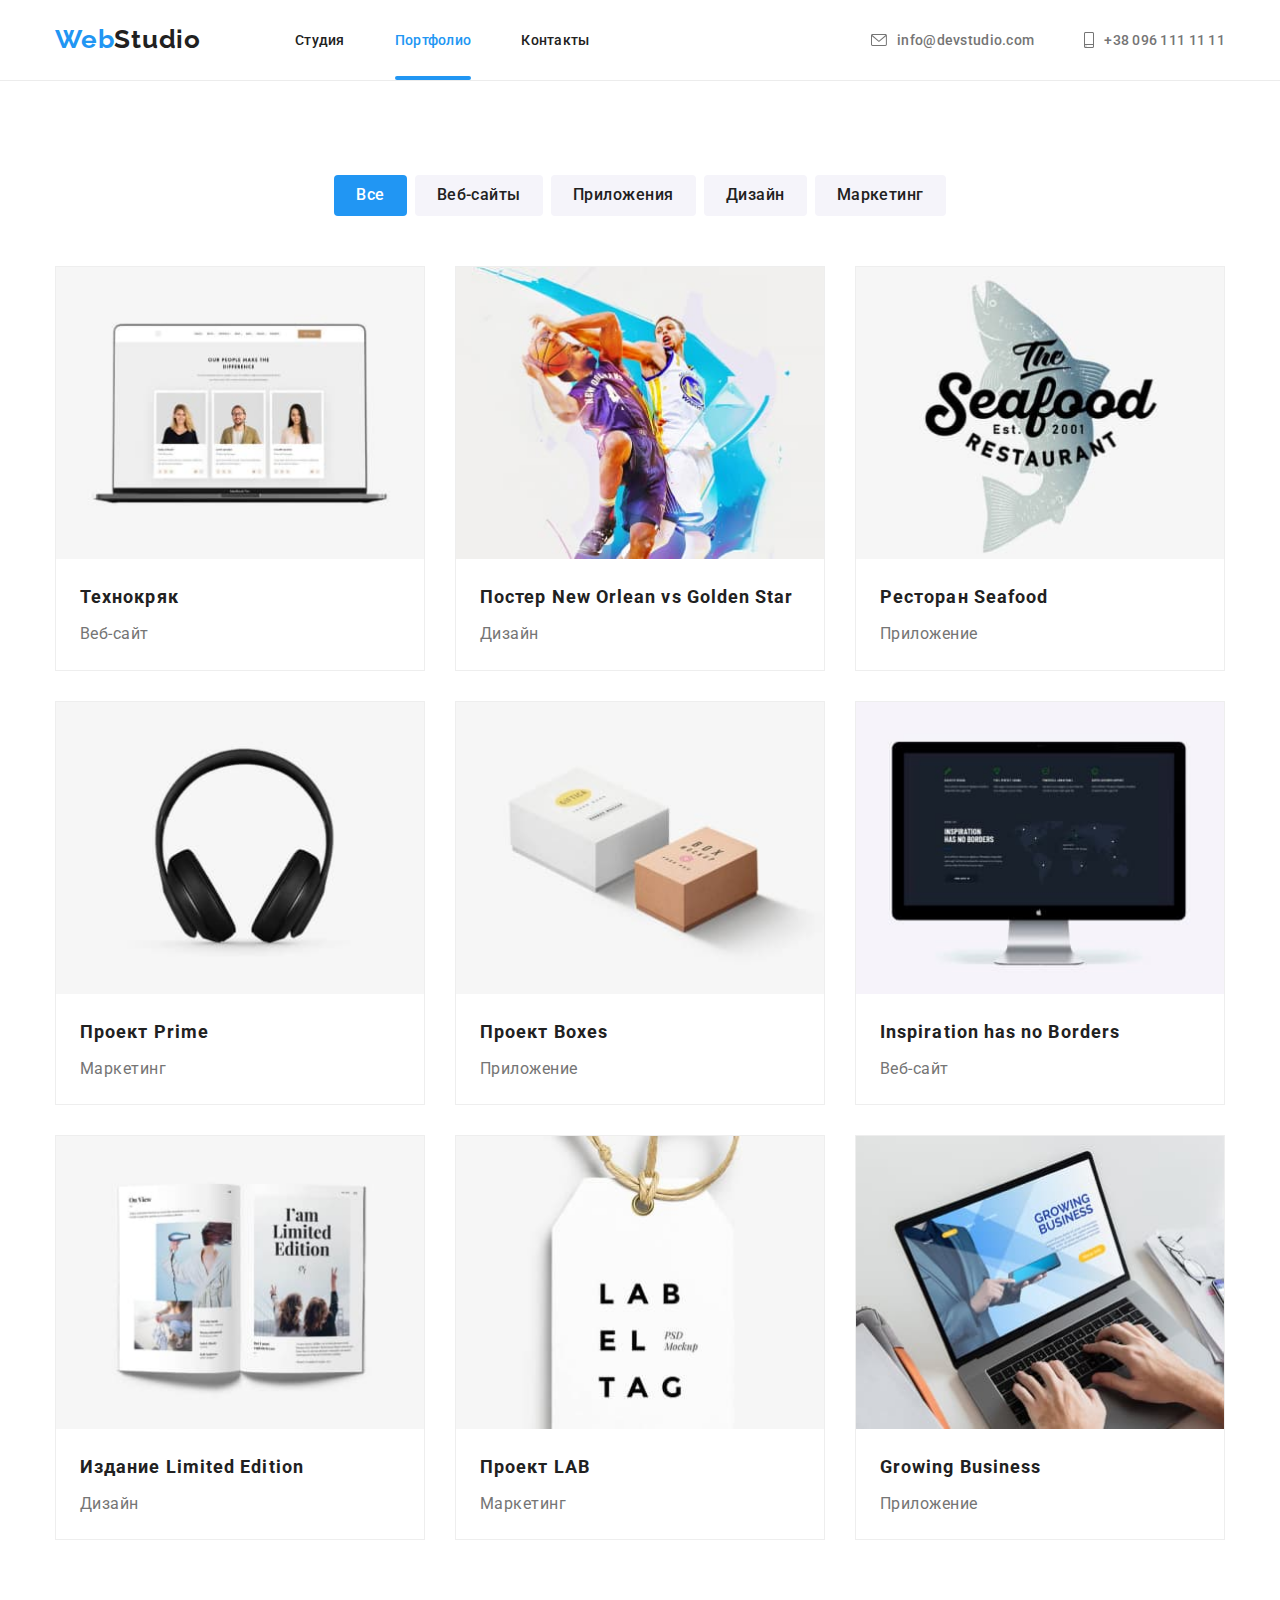
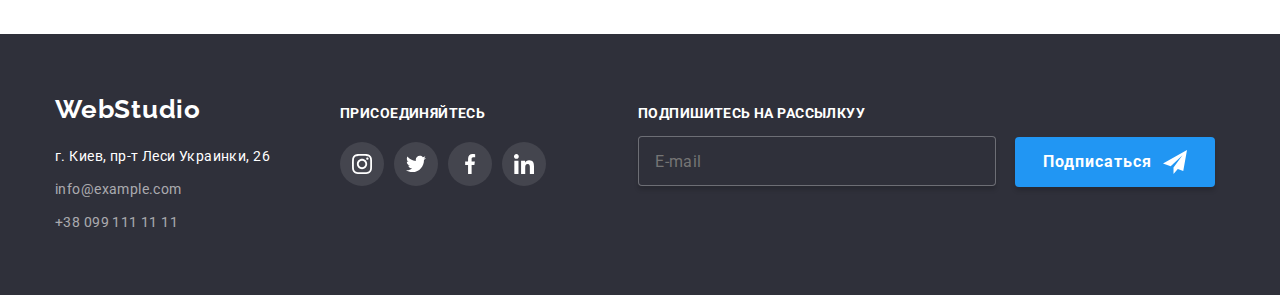
==== portfolio.html @ af340a41 "Initial commit" ====
<!DOCTYPE html>
<html lang="ru">
  <head>
    <meta charset="UTF-8" />
    <meta http-equiv="X-UA-Compatible" content="IE=edge" />
    <meta name="viewport" content="width=device-width, initial-scale=1.0" />
    <title>Homework№2</title>
    <link rel="preconnect" href="https://fonts.googleapis.com" />
    <link rel="preconnect" href="https://fonts.gstatic.com" crossorigin />
    <link
      href="https://fonts.googleapis.com/css2?family=Raleway:wght@700&family=Roboto:wght@400;500;700;900&display=swap"
      rel="stylesheet"
    />
    <link
      rel="stylesheet"
      href="https://cdnjs.cloudflare.com/ajax/libs/modern-normalize/1.1.0/modern-normalize.min.css"
    />
    <link rel="stylesheet" href="./css/main.min.css" />
  </head>
  <body>
    <!-- header/__BEM__ -->
    <header class="page-header">
      <div class="container">
        <nav class="menu">
          <a href="./index.html" class="menu__logo"><span class="menu__logoweb">Web</span>Studio</a>
          <ul class="menu__list list">
            <li class="menu__item">
              <a href="./index.html" class="link menu__navigation">Студия </a>
            </li>
            <li class="menu__item">
              <a href="./portfolio.html" class="link current menu__navigation">Портфолио</a>
            </li>
            <li class="menu__item">
              <a href="" class="link menu__navigation">Контакты</a>
            </li>
          </ul>
        </nav>

        <ul class="contact list">
          <li class="contact__item">
            <a href="mailto:info@devstudio.com" class="contact__link-gray link list">
              <svg class="contact__icon-email" aria-hidden="true">
                <use href="./images/icons/symbol-defs.svg#icon-envelope-hover"></use>
              </svg>
              info@devstudio.com</a
            >
          </li>
          <li class="contact__item">
            <a href="tel:+380961111111" class="contact__link-gray link list">
              <svg class="contact__icon-tel">
                <use href="./images/icons/symbol-defs.svg#icon-smartphone"></use>
              </svg>
              +38 096 111 11 11</a
            >
          </li>
        </ul>
      </div>
    </header>
    
    <main>
      <!--меню сайту кнопки-->
      <section class="section container-portfolio">
        <div class="container">
          <h1 class="visually-hidden">навигация по страничке</h1>
          <ul class="list-nav list">
            <li class="button-menu">
              <button type="button" class="portfolio-buttons active">Все</button>
            </li>
            <li class="button-menu">
              <button type="button" class="portfolio-buttons">Веб-сайты</button>
            </li>
            <li class="button-menu">
              <button type="button" class="portfolio-buttons">Приложения</button>
            </li>
            <li class="button-menu">
              <button type="button" class="portfolio-buttons">Дизайн</button>
            </li>
            <li class="button-menu">
              <button type="button" class="portfolio-buttons">Маркетинг</button>
            </li>
          </ul>

          <!--примеры работ-->

          <ul class="list-img list">
            <li class="img-item">
              <a href="#" class="border-shadow">
                <div class="card-shadow">
                  <img width="370" height="294" src="./images/img20.jpg" alt="Ноутбук" />
                  <p class="card-text">
                    Ресурс предлагает комплексные предложения с разным уровнем функционала и
                    сервисов. Все это позволит посетителю получить исчерпывающие сведения о
                    компании или частном лице.
                  </p>
                </div>
                <div class="limit">
                  <h2 class="title-portfolio">Технокряк</h2>
                  <p class="link-portfolio">Веб-сайт</p>
                </div>
              </a>
            </li>
            <li class="img-item">
              <a href="#" class="border-shadow">
                <div class="card-shadow">
                  <img width="370" height="294" src="./images/img21.jpg" alt="Ноутбук" />
                  <p class="card-text">
                    Ресурс предлагает комплексные предложения с разным уровнем функционала и
                    сервисов. Все это позволит посетителю получить исчерпывающие сведения о
                    компании или частном лице.
                  </p>
                </div>
                <div class="limit">
                  <h2 class="title-portfolio">Постер New Orlean vs Golden Star</h2>
                  <p class="link-portfolio">Дизайн</p>
                </div>
              </a>
            </li>
            <li class="img-item">
              <a href="#" class="border-shadow border-shadow">
                <div class="card-shadow">
                  <img width="370" height="294" src="./images/img22.jpg" alt="Ноутбук" />
                  <p class="card-text">
                    Ресурс предлагает комплексные предложения с разным уровнем функционала и
                    сервисов. Все это позволит посетителю получить исчерпывающие сведения о
                    компании или частном лице.
                  </p>
                </div>
                <div class="limit">
                  <h2 class="title-portfolio">Ресторан Seafood</h2>
                  <p class="link-portfolio">Приложение</p>
                </div>
              </a>
            </li>
            <li class="img-item">
              <a href="#" class="border-shadow">
                <div class="card-shadow">
                  <img width="370" height="294" src="./images/img23.jpg" alt="Ноутбук" />
                  <p class="card-text">
                    Ресурс предлагает комплексные предложения с разным уровнем функционала и
                    сервисов. Все это позволит посетителю получить исчерпывающие сведения о
                    компании или частном лице.
                  </p>
                </div>
                <div class="limit">
                  <h2 class="title-portfolio">Проект Prime</h2>
                  <p class="link-portfolio">Маркетинг</p>
                </div>
              </a>
            </li>
            <li class="img-item">
              <a href="#" class="border-shadow">
                <div class="card-shadow">
                  <img width="370" height="294" src="./images/img24.jpg" alt="Ноутбук" />
                  <p class="card-text">
                    Ресурс предлагает комплексные предложения с разным уровнем функционала и
                    сервисов. Все это позволит посетителю получить исчерпывающие сведения о
                    компании или частном лице.
                  </p>
                </div>
                <div class="limit">
                  <h2 class="title-portfolio">Проект Boxes</h2>
                  <p class="link-portfolio">Приложение</p>
                </div>
              </a>
            </li>
            <li class="img-item">
              <a href="#" class="border-shadow">
                <div class="card-shadow">
                  <img width="370" height="294" src="./images/img25.jpg" alt="Ноутбук" />
                  <p class="card-text">
                    Ресурс предлагает комплексные предложения с разным уровнем функционала и
                    сервисов. Все это позволит посетителю получить исчерпывающие сведения о
                    компании или частном лице.
                  </p>
                </div>
                <div class="limit">
                  <h2 class="title-portfolio">Inspiration has no Borders</h2>
                  <p class="link-portfolio">Веб-сайт</p>
                </div>
              </a>
            </li>
            <li class="img-item">
              <a href="#" class="border-shadow">
                <div class="card-shadow">
                  <img width="370" height="294" src="./images/img26.jpg" alt="Ноутбук" />
                  <p class="card-text">
                    Ресурс предлагает комплексные предложения с разным уровнем функционала и
                    сервисов. Все это позволит посетителю получить исчерпывающие сведения о
                    компании или частном лице.
                  </p>
                </div>
                <div class="limit">
                  <h2 class="title-portfolio">Издание Limited Edition</h2>
                  <p class="link-portfolio">Дизайн</p>
                </div>
              </a>
            </li>
            <li class="img-item">
              <a href="#" class="border-shadow">
                <div class="card-shadow">
                  <img width="370" height="294" src="./images/img27.jpg" alt="Ноутбук" />
                  <p class="card-text">
                    Ресурс предлагает комплексные предложения с разным уровнем функционала и
                    сервисов. Все это позволит посетителю получить исчерпывающие сведения о
                    компании или частном лице.
                  </p>
                </div>
                <div class="limit">
                  <h2 class="title-portfolio">Проект LAB</h2>
                  <p class="link-portfolio">Маркетинг</p>
                </div>
              </a>
            </li>
            <li class="img-item">
              <a href="#" class="border-shadow">
                <div class="card-shadow">
                  <img width="370" height="294" src="./images/img28.jpg" alt="Ноутбук" />
                  <p class="card-text">
                    Ресурс предлагает комплексные предложения с разным уровнем функционала и
                    сервисов. Все это позволит посетителю получить исчерпывающие сведения о
                    компании или частном лице.
                  </p>
                </div>
                <div class="limit">
                  <h2 class="title-portfolio">Growing Business</h2>
                  <p class="link-portfolio">Приложение</p>
                </div>
              </a>
            </li>
          </ul>
        </div>
      </section>
    </main>

    <!--подвал-->
    <footer class="footer">
      <div class="container footer-list">
        <div class="adress-div">
          <a href="./index.html" class="logo-footer"> <span class="logoweb">Web</span>Studio </a>
          <address>
            <ul class="list-footer list">
              <li class="footer-li">
                <a
                  href="https://goo.gl/maps/paLrzJ1DZaffjFaJ6"
                  target="_blank"
                  rel="noopener noreferrer"
                  class="footer-adress"
                >
                  г. Киев, пр-т Леси Украинки, 26
                </a>
              </li>
              <li class="footer-li">
                <a href="mailto:" class="link-footer">info@example.com</a>
              </li>
              <li class="footer-li">
                <a href="tel:+380991111111" class="link-footer">+38 099 111 11 11</a>
              </li>
            </ul>
          </address>
        </div>
        <div>
          <p class="title-footer">присоединяйтесь</p>
          <div>
            <ul class="list-social-footer list">
              <li class="social-icon-footer">
                <a href="#" class="social-footer">
                  <svg class="social-svg-footer">
                    <use href="./images/icons/symbol-defs.svg#icon-Ellipse"></use>
                  </svg>
                </a>
              </li>
              <li class="social-icon-footer">
                <a href="#" class="social-footer">
                  <svg class="social-svg-footer">
                    <use href="./images/icons/symbol-defs.svg#icon-Ellipse-1"></use>
                  </svg>
                </a>
              </li>
              <li class="social-icon-footer">
                <a href="#" class="social-footer">
                  <svg class="social-svg-footer">
                    <use href="./images/icons/symbol-defs.svg#icon-Ellipse-2"></use>
                  </svg>
                </a>
              </li>
              <li class="social-icon-footer">
                <a href="#" class="social-footer">
                  <svg class="social-svg-footer">
                    <use href="./images/icons/symbol-defs.svg#icon-Ellipse-3"></use>
                  </svg>
                </a>
              </li>
            </ul>
          </div>
        </div>
        <form class="form-footer" name="footer-form" autocomplete="on" novalidate>
          <p class="form-title-footer">Подпишитесь на рассылкуу</p>
            <label>
              <input class="fofrm-footer-label" type="email" name="email" placeholder="E-mail">
            </label>
            <button class="button-footer" type="submit">
              Подписаться
            <svg class="send-footer">
              <use href="./images/icons/symbol-defs.svg#icon-send-modal"></use>
          </svg>
        </button>
        </form>
      </div>
    </footer>
  </body>
</html>
---- css/main.min.css ----
:root{--color-accent: #2196f3;--color-text: #212121;--color-contact: #757575;--color-wite: #ffffff;--color-contrast: #2f303a;--color-button: #f5f4fa;--font-family: "Roboto";--color-border: #ececec;--color-li-portfolio: #eeeeee;--color-box: rgba(47, 48, 58, 0.4);--color-link-footer: rgba(255, 255, 255, 0.6);--color-icon: #afb1b8;--color-icon-footer: rgba(255, 255, 255, 0.1);--color-back-fone: rgba(47, 48, 58, 0.8)}html{-webkit-box-sizing:border-box;box-sizing:border-box}*,*::after,*::before{-webkit-box-sizing:inherit;box-sizing:inherit}h1,h2,h3,h4,h5,h6,p{margin-top:0}a{text-decoration:none;color:inherit}.list{list-style:none;padding-left:0;margin:0}.link{text-decoration:none;color:inherit}img{display:block;max-width:100%;height:auto}address{font-style:normal}.section{padding-top:94px;padding-bottom:94px}body{font-family:"Roboto";background-color:var(--color-wite);color:var(--color-text);font-size:16px}.visually-hidden{position:absolute;width:1px;height:1px;margin:-1px;border:0;padding:0;white-space:nowrap;-webkit-clip-path:inset(100%);clip-path:inset(100%);clip:rect(0 0 0 0);overflow:hidden}.backdrop.is-hidden{visibility:hidden;opacity:0;pointer-events:none}.container{width:1200px;margin-left:auto;margin-right:auto;padding-left:15px;padding-right:15px}.modal-title.title{text-align:center;font-size:20px;line-height:1.15;letter-spacing:.03em}.modal{position:absolute;top:50%;left:50%;-webkit-transform:translate(-50%, -50%);transform:translate(-50%, -50%);min-width:528px;min-height:581px;background:var(--color-wite);-webkit-box-shadow:0px 1px 3px rgba(0,0,0,.12),0px 1px 1px rgba(0,0,0,.14),0px 2px 1px rgba(0,0,0,.2);box-shadow:0px 1px 3px rgba(0,0,0,.12),0px 1px 1px rgba(0,0,0,.14),0px 2px 1px rgba(0,0,0,.2);border-radius:4px}.button-modal{position:absolute;top:8px;right:8px;width:30px;height:30px;border:1px solid rgba(0,0,0,.1);border-radius:50%;background-color:var(--color-wite);cursor:pointer}.form-field-button{cursor:pointer;color:var(--color-button);background-color:var(--color-accent);font-weight:700;font-size:16px;line-height:1.9;border-radius:4px;-webkit-box-shadow:0px 4px 4px rgba(0,0,0,.15);box-shadow:0px 4px 4px rgba(0,0,0,.15);margin-left:auto;margin-right:auto;padding-left:52px;padding-right:52px;padding-top:10px;padding-bottom:10px;border:0px;display:-webkit-box;display:-ms-flexbox;display:flex;letter-spacing:.06em;-webkit-transition-property:background-color;transition-property:background-color;-webkit-transition-duration:250ms;transition-duration:250ms;-webkit-transition-timing-function:cubic-bezier(0.4, 0, 0.2, 1);transition-timing-function:cubic-bezier(0.4, 0, 0.2, 1)}.button-modal-close:hover,.button-modal-close:focus{fill:var(--color-accent)}.button-modal-close{-webkit-transition:250ms cubic-bezier(0.4, 0, 0.2, 1);transition:250ms cubic-bezier(0.4, 0, 0.2, 1)}.modal-inner{padding:40px}.modal-title{margin-bottom:12px}.checkbox{display:-webkit-box;display:-ms-flexbox;display:flex;-webkit-box-pack:center;-ms-flex-pack:center;justify-content:center}.checkbox-text{font-size:14px;line-height:1.7;letter-spacing:.03em;color:var(--color-contact)}.checkbox-label{line-height:1.71;display:-webkit-box;display:-ms-flexbox;display:flex;-webkit-box-align:center;-ms-flex-align:center;align-items:center;-webkit-box-pack:center;-ms-flex-pack:center;justify-content:center}.checkbox-input{position:absolute;width:1px;height:1px;margin:-1px;border:0;padding:0;white-space:nowrap;-webkit-clip-path:inset(100%);clip-path:inset(100%);clip:rect(0 0 0 0);overflow:hidden}.checkbox-icon{margin-right:8px;border:2px solid var(--color-text);border-radius:3px;width:15px;height:15px;-webkit-transition:250ms cubic-bezier(0.4, 0, 0.2, 1);transition:250ms cubic-bezier(0.4, 0, 0.2, 1)}.checkbox-input:checked+.checkbox-icon{background-origin:border-box;background-image:url(../images/icons/Check-box.svg);background-position:center;background-size:cover;border:none;background-color:var(--color-accent)}.link-modal{font-weight:400;font-size:14px;line-height:1.74;letter-spacing:.03em;color:var(--color-accent);margin-left:4px}.form-field{margin-bottom:10px}.form-field-mmargin{margin-bottom:20px}.form-field-label{display:block;margin-bottom:4px;font-size:12px;line-height:1.16;letter-spacing:.01em;color:var(--color-contact)}.form-field-input{display:block;width:100%;height:40px;padding-left:42px;border:1px solid rgba(33,33,33,.2);border-radius:4px;color:var(--color-text);-webkit-transition:border,250ms cubic-bezier(0.4, 0, 0.2, 1);transition:border,250ms cubic-bezier(0.4, 0, 0.2, 1)}.form-field-input:focus+.form-field-icon{fill:var(--color-accent)}.form-field-inner{position:relative}.form-field-input:focus-visible{outline:1px solid var(--color-accent)}.form-field-icon{position:absolute;top:14px;width:12px;height:12px;-webkit-transform:translatex(125%);transform:translatex(125%);-webkit-transition-duration:250ms;transition-duration:250ms;-webkit-transition-timing-function:cubic-bezier(0.4, 0, 0.2, 1);transition-timing-function:cubic-bezier(0.4, 0, 0.2, 1)}.form-field-textarea{display:block;width:100%;margin-bottom:20px;padding:12px 16px;height:120px;border:1px solid rgba(33,33,33,.2);border-radius:4px;color:var(--color-text);resize:none;-webkit-transition-duration:250ms;transition-duration:250ms;-webkit-transition-timing-function:cubic-bezier(0.4, 0, 0.2, 1);transition-timing-function:cubic-bezier(0.4, 0, 0.2, 1)}.form-field-textarea:focus-visible{outline:1px solid var(--color-accent)}.terms-conditions{margin-bottom:30px}.button{cursor:pointer;color:var(--color-button);background-color:var(--color-accent);font-weight:700;font-size:16px;line-height:1.9;border-radius:4px;-webkit-box-shadow:0px 4px 4px rgba(0,0,0,.15);box-shadow:0px 4px 4px rgba(0,0,0,.15);margin-left:auto;margin-right:auto;padding-left:32px;padding-right:32px;padding-top:10px;padding-bottom:10px;border:0px;display:-webkit-box;display:-ms-flexbox;display:flex;letter-spacing:.06em;-webkit-transition-property:background-color;transition-property:background-color;-webkit-transition-duration:250ms;transition-duration:250ms;-webkit-transition-timing-function:cubic-bezier(0.4, 0, 0.2, 1);transition-timing-function:cubic-bezier(0.4, 0, 0.2, 1)}.button:hover,.button:focus{background-color:var(--color-text);color:var(--color-button)}.button:active{background-color:var(--color-text)}.list-nav{display:-webkit-box;display:-ms-flexbox;display:flex;-webkit-box-pack:center;-ms-flex-pack:center;justify-content:center;margin-bottom:50px}.portfolio-buttons{color:var(--color-text);background-color:var(--color-button);cursor:pointer;border:none;border-radius:4px;font-weight:500;font-size:16px;line-height:1.8;letter-spacing:.03em;padding:6px 22px 6px 22px;-webkit-transition-property:background-color,color,-webkit-box-shadow;transition-property:background-color,color,-webkit-box-shadow;transition-property:background-color,color,box-shadow;transition-property:background-color,color,box-shadow,-webkit-box-shadow;-webkit-transition-duration:250ms;transition-duration:250ms;-webkit-transition-timing-function:cubic-bezier(0.4, 0, 0.2, 1);transition-timing-function:cubic-bezier(0.4, 0, 0.2, 1)}.list-nav .button-menu:not(:last-child){margin-right:8px}.portfolio-buttons:hover,.portfolio-buttons:focus{background-color:var(--color-accent);color:var(--color-wite);-webkit-box-shadow:0px 3px 1px rgba(0,0,0,.1),0px 1px 2px rgba(0,0,0,.08),0px 2px 2px rgba(0,0,0,.12);box-shadow:0px 3px 1px rgba(0,0,0,.1),0px 1px 2px rgba(0,0,0,.08),0px 2px 2px rgba(0,0,0,.12);border-radius:4px}.portfolio-buttons:active{background-color:var(--color-accent);color:var(--color-wite);background-color:var(--color-wite);-webkit-box-shadow:0px 3px 1px rgba(0,0,0,.1),0px 1px 2px rgba(0,0,0,.08),0px 2px 2px rgba(0,0,0,.12);box-shadow:0px 3px 1px rgba(0,0,0,.1),0px 1px 2px rgba(0,0,0,.08),0px 2px 2px rgba(0,0,0,.12);border-radius:4px}.portfolio-buttons.active{background-color:var(--color-accent);color:var(--color-wite)}.hero-title{color:var(--color-wite);width:696px;font-weight:900;font-size:44px;line-height:1.36;text-transform:uppercase;letter-spacing:.06em;text-align:center;margin-top:0;margin-bottom:30px;display:block;margin-left:auto;margin-right:auto}.title-portfolio{font-size:18px;line-height:2;margin-bottom:0px;letter-spacing:.06em;color:var(--color-text)}.page-header{border-bottom:1px solid var(--color-border)}.page-header .container{display:-webkit-box;display:-ms-flexbox;display:flex;-webkit-box-align:center;-ms-flex-align:center;align-items:center}.menu{-webkit-box-align:center;-ms-flex-align:center;align-items:center;display:-webkit-box;display:-ms-flexbox;display:flex;font-weight:500;font-size:14px;line-height:1.15;letter-spacing:.02em}.menu__logo{color:var(--color-text);font-family:"Raleway";font-weight:700;font-size:26px;line-height:1.2;letter-spacing:.03em;margin-right:94px}.menu__logoweb{color:var(--color-accent);font-family:"Raleway";font-weight:700;font-size:26px;line-height:1.2}.menu__list{-webkit-box-align:center;-ms-flex-align:center;align-items:center;display:-webkit-box;display:-ms-flexbox;display:flex;font-weight:500;font-size:14px;line-height:1.15;letter-spacing:.02em}.menu__item:not(:last-child){margin-right:50px}.menu_list .list .menu__item+.menu__item{margin-right:40px}.menu__navigation{padding-top:32px;padding-bottom:32px;-webkit-transition-property:color;transition-property:color;-webkit-transition-duration:250ms;transition-duration:250ms;-webkit-transition-timing-function:cubic-bezier(0.4, 0, 0.2, 1);transition-timing-function:cubic-bezier(0.4, 0, 0.2, 1)}.current{color:var(--color-accent)}.current .current__navigation{position:relative;color:var(--color-accent)}.current.menu__navigation::after{content:"";width:100%;height:4px;border-radius:2px;background-color:var(--color-accent);position:absolute;bottom:0;left:0}.current.menu__navigation{position:relative;color:var(--color-accent)}.current.menu__navigation::after{content:"";width:100%;height:4px;border-radius:2px;background-color:var(--color-accent);position:absolute;bottom:0;left:0}.contact{display:-webkit-box;display:-ms-flexbox;display:flex;margin-left:auto}.contact__item:not(:last-child){margin-right:50px}.contact__link-gray{display:-webkit-box;display:-ms-flexbox;display:flex;-webkit-box-align:center;-ms-flex-align:center;align-items:center;font-weight:500;font-size:14px;padding-top:32px;padding-bottom:32px;letter-spacing:.02em;color:var(--color-contact);-webkit-transition-property:color;transition-property:color;-webkit-transition-duration:250ms;transition-duration:250ms;-webkit-transition-timing-function:cubic-bezier(0.4, 0, 0.2, 1);transition-timing-function:cubic-bezier(0.4, 0, 0.2, 1)}.contact__link-gray:hover,.contact :focus{color:var(--color-accent)}.contact__icon-email{width:16px;height:12px;margin-right:10px;fill:currentColor}.contact__icon-tel{width:10px;height:16px;margin-right:10px;fill:currentColor}.footer{background-color:var(--color-contrast);text-decoration:none;padding-top:60px;padding-bottom:60px}.footer .logo{margin-right:0px}.footer-list{display:-webkit-box;display:-ms-flexbox;display:flex;-webkit-box-align:baseline;-ms-flex-align:baseline;align-items:baseline}.adress-div{margin-right:70px}.logo-footer{font-family:"Raleway";font-weight:700;font-size:26px;line-height:1.2;color:var(--color-wite);text-decoration:none;letter-spacing:.03em}.logo-web{color:var(--color-accent)}.footer-adress{color:var(--color-wite);font-size:14px;line-height:1.7;letter-spacing:.03em;text-decoration:none}.list-footer{margin-top:20px}.link-footer{color:var(--color-link-footer);font-size:14px;line-height:1.7;letter-spacing:.03em;text-decoration:none;-webkit-transition-property:color;transition-property:color;-webkit-transition-duration:250ms;transition-duration:250ms;-webkit-transition-timing-function:cubic-bezier(0.4, 0, 0.2, 1);transition-timing-function:cubic-bezier(0.4, 0, 0.2, 1)}.link-footer:hover,:focus{color:var(--color-accent)}.list-footer .footer-li+.footer-li{margin-top:9px}.title-footer{font-family:"Roboto";font-style:normal;font-weight:700;font-size:14px;line-height:1.14;letter-spacing:.03em;text-transform:uppercase;color:var(--color-wite);margin-bottom:20px}.list-social-footer{display:-webkit-box;display:-ms-flexbox;display:flex;-webkit-box-align:center;-ms-flex-align:center;align-items:center;-webkit-box-pack:center;-ms-flex-pack:center;justify-content:center}.social-icon-footer{display:-webkit-box;display:-ms-flexbox;display:flex;-webkit-box-align:center;-ms-flex-align:center;align-items:center;-webkit-box-pack:center;-ms-flex-pack:center;justify-content:center}.social-icon-footer:not(:last-child){margin-right:10px}.social-footer{max-width:100%;height:auto;width:44px;height:44px;display:-webkit-box;display:-ms-flexbox;display:flex;-webkit-box-align:center;-ms-flex-align:center;align-items:center;-webkit-box-pack:center;-ms-flex-pack:center;justify-content:center;border-radius:50%;-webkit-transition-property:background-color;transition-property:background-color;-webkit-transition-duration:250ms;transition-duration:250ms;-webkit-transition-timing-function:cubic-bezier(0.4, 0, 0.2, 1);transition-timing-function:cubic-bezier(0.4, 0, 0.2, 1)}.social-footer:hover{background-color:var(--color-accent)}.social-footer:focus{background-color:var(--color-accent)}.social-svg-footer{width:44px;height:44px;fill:var(--color-wite);background-color:var(--color-icon-footer);border-radius:50%;color:currentColor}.form-footer{margin-left:92px}.form-title-footer{font-weight:700;font-size:14px;line-height:1.14;letter-spacing:.03em;text-transform:uppercase;color:var(--color-wite)}.fofrm-footer-label{width:358px;height:50px;background-color:var(--color-contrast);-webkit-box-shadow:0px 4px 4px 0px rgba(0,0,0,.15);box-shadow:0px 4px 4px 0px rgba(0,0,0,.15);border:1px solid rgba(255,255,255,.3);border-radius:4px;font-family:Roboto;line-height:1.25;letter-spacing:.03em;color:var(--color-wite);padding:15px 16px}.button-footer{cursor:pointer;display:-webkit-inline-box;display:-ms-inline-flexbox;display:inline-flex;-webkit-box-align:center;-ms-flex-align:center;align-items:center;-webkit-box-pack:justify;-ms-flex-pack:justify;justify-content:space-between;margin-left:15px;width:200px;height:50px;text-align:center;padding:10px 28px;background:#2196f3;-webkit-box-shadow:0px 4px 4px rgba(0,0,0,.15);box-shadow:0px 4px 4px rgba(0,0,0,.15);border-radius:4px;border:none;font-weight:700;line-height:1.88;letter-spacing:.06em;color:var(--color-wite);-webkit-transition-duration:250ms;transition-duration:250ms;-webkit-transition-timing-function:cubic-bezier(0.4, 0, 0.2, 1);transition-timing-function:cubic-bezier(0.4, 0, 0.2, 1)}.send-footer{width:24px;height:24px;fill:var(--color-wite)}.button-footer:hover,.button-footer:focus{background-color:var(--color-text)}.list-subhead{padding-left:0px;-webkit-box-pack:justify;-ms-flex-pack:justify;justify-content:space-between;list-style:none;margin:0;display:-webkit-box;display:-ms-flexbox;display:flex}.back-fone{position:relative}.text-fone{position:absolute;bottom:0;left:0;width:100%;padding-top:27px;padding-bottom:27px;margin-bottom:0;text-transform:uppercase;color:var(--color-wite);background-color:var(--color-back-fone);font-size:14px;font-weight:700;letter-spacing:.03em;text-align:center}.advantage-site{display:-webkit-box;display:-ms-flexbox;display:flex}.advantage-site .advantage-text:not(:last-child){margin-right:30px}.advantage-text{width:270px}.title-advantage{font-size:14px;line-height:1.15;letter-spacing:.03em;text-transform:uppercase}.text{color:var(--color-contact);font-size:14px;line-height:1.8;margin-bottom:0px;letter-spacing:.03em}.fone-icon{display:-webkit-box;display:-ms-flexbox;display:flex;-webkit-box-pack:center;-ms-flex-pack:center;justify-content:center;-webkit-box-align:center;-ms-flex-align:center;align-items:center;height:120px;background:var(--color-button);border-radius:4px;margin-bottom:30px}.icon{width:70px;height:70px;fill:#212121}.work{padding-top:0}.team{background-color:var(--color-button)}.container.team{background-color:var(--color-button)}.subhead{font-size:36px;line-height:1.15;text-align:center;letter-spacing:.03em;margin-bottom:50px}.subhead-team{font-size:36px;line-height:1.15;text-align:center;letter-spacing:.03em;margin-bottom:50px}.list-team{padding-left:0px;-webkit-box-pack:justify;-ms-flex-pack:justify;justify-content:space-between;margin:0;display:-webkit-box;display:-ms-flexbox;display:flex}.stone{padding-top:30px;padding-bottom:30px;width:270px;background-color:var(--color-wite)}.team-li{text-align:center;list-style:none;-webkit-box-shadow:0px 1px 3px rgba(0,0,0,.12),0px 1px 1px rgba(0,0,0,.14),0px 2px 1px rgba(0,0,0,.2);box-shadow:0px 1px 3px rgba(0,0,0,.12),0px 1px 1px rgba(0,0,0,.14),0px 2px 1px rgba(0,0,0,.2)}.name{font-weight:500;color:var(--color-text);letter-spacing:.03em;font-size:16px;line-height:1.19;margin-bottom:10px}.text-team{color:var(--color-contact);font-size:16px;line-height:1.19;text-align:center;letter-spacing:.03em;margin-bottom:16px}.list-social{display:-webkit-box;display:-ms-flexbox;display:flex;-webkit-box-align:center;-ms-flex-align:center;align-items:center;-webkit-box-pack:center;-ms-flex-pack:center;justify-content:center}.social-icon{display:-webkit-box;display:-ms-flexbox;display:flex;-webkit-box-align:center;-ms-flex-align:center;align-items:center;-webkit-box-pack:center;-ms-flex-pack:center;justify-content:center}.social-icon:not(:last-child){margin-right:10px}.social{max-width:100%;height:auto;width:44px;height:44px;display:-webkit-box;display:-ms-flexbox;display:flex;-webkit-box-align:center;-ms-flex-align:center;align-items:center;-webkit-box-pack:center;-ms-flex-pack:center;justify-content:center;border-radius:50%;fill:var(--color-icon);-webkit-transition-property:background-color,fill;transition-property:background-color,fill;-webkit-transition-duration:250ms;transition-duration:250ms;-webkit-transition-timing-function:cubic-bezier(0.4, 0, 0.2, 1);transition-timing-function:cubic-bezier(0.4, 0, 0.2, 1)}.social-svg{width:44px;height:44px;color:currentColor}.social:hover{background-color:var(--color-accent);fill:var(--color-wite)}.social:focus{background-color:var(--color-accent);fill:var(--color-wite)}.subhead-clients{font-size:36px;line-height:1.15;text-align:center;letter-spacing:.03em;margin-bottom:50px}.list-clients{display:-webkit-box;display:-ms-flexbox;display:flex;-webkit-box-pack:justify;-ms-flex-pack:justify;justify-content:space-between}.clients-link{width:170px;height:92px;display:-webkit-box;display:-ms-flexbox;display:flex;-webkit-box-align:center;-ms-flex-align:center;align-items:center;-webkit-box-pack:center;-ms-flex-pack:center;justify-content:center;border:1px solid #afb1b8;border-radius:4px;color:var(--color-icon);-webkit-transition-property:color,border-color;transition-property:color,border-color;-webkit-transition-duration:250ms;transition-duration:250ms;-webkit-transition-timing-function:cubic-bezier(0.4, 0, 0.2, 1);transition-timing-function:cubic-bezier(0.4, 0, 0.2, 1)}.clients-icon{width:106px;height:60px;fill:currentColor}.clients-link:hover,.client-link :focus{color:var(--color-accent);border-color:var(--color-accent)}.hero{background-color:var(--color-contrast);text-align:center;padding-top:200px;padding-bottom:200px}.overlay{max-width:1600px;height:600px;margin-left:auto;margin-right:auto;background-size:cover;background-position:center;background-image:-webkit-gradient(linear, left top, right top, from(var(--color-box)), to(var(--color-box))),url(../images/imgfone.jpg);background-image:linear-gradient(to right, var(--color-box), var(--color-box)),url(../images/imgfone.jpg)}.list-img{display:-webkit-box;display:-ms-flexbox;display:flex;list-style:none;-ms-flex-wrap:wrap;flex-wrap:wrap}.limit{padding-top:20px;padding-bottom:20px;padding-left:24px;padding-right:24px}.img-item{border:1px solid var(--color-li-portfolio)}.img-item{width:calc((100% - 60px)/3)}.img-item:not(:nth-child(3n)){margin-right:30px}.img-item:not(:nth-last-child(-n+3)){margin-bottom:30px}.border-shadow{display:block;-webkit-transition-property:-webkit-box-shadow;transition-property:-webkit-box-shadow;transition-property:box-shadow;transition-property:box-shadow, -webkit-box-shadow;-webkit-transition-duration:250ms;transition-duration:250ms;-webkit-transition-timing-function:cubic-bezier(0.4, 0, 0.2, 1);transition-timing-function:cubic-bezier(0.4, 0, 0.2, 1)}.border-shadow:hover,.border-shadow:focus{-webkit-box-shadow:0px 1px 1px rgba(0,0,0,.12),0px 4px 4px rgba(0,0,0,.06),1px 4px 6px rgba(0,0,0,.16);box-shadow:0px 1px 1px rgba(0,0,0,.12),0px 4px 4px rgba(0,0,0,.06),1px 4px 6px rgba(0,0,0,.16)}.card-shadow{position:relative;overflow:hidden}.card-text{position:absolute;top:0;left:0;font-size:18px;line-height:1.55;color:var(--color-wite);letter-spacing:.03em;padding:63px 24px;margin-bottom:0;-webkit-transform:translateY(100%);transform:translateY(100%);background-color:rgba(33,150,243,.9);-webkit-transition:-webkit-transform 250ms cubic-bezier(0.4, 0, 0.2, 1);transition:-webkit-transform 250ms cubic-bezier(0.4, 0, 0.2, 1);transition:transform 250ms cubic-bezier(0.4, 0, 0.2, 1);transition:transform 250ms cubic-bezier(0.4, 0, 0.2, 1), -webkit-transform 250ms cubic-bezier(0.4, 0, 0.2, 1)}.border-shadow:hover .card-text,.border-shadow:focus .card-text{-webkit-transform:translateY(0);transform:translateY(0)}.benefits{font-weight:700;font-size:2;text-decoration:none}.link-portfolio{color:var(--color-contact);margin-bottom:0px;margin-top:4px;font-size:16px;line-height:1.9;letter-spacing:.03em}.backdrop{position:fixed;width:100%;height:100%;left:50%;top:50%;-webkit-transform:translate(-50%, -50%);transform:translate(-50%, -50%);background:rgba(0,0,0,.2);opacity:1;-webkit-transition:opacity 250ms cubic-bezier(0.4, 0, 0.2, 1),visibility 250ms cubic-bezier(0.4, 0, 0.2, 1),-webkit-transform 250ms cubic-bezier(0.4, 0, 0.2, 1);transition:opacity 250ms cubic-bezier(0.4, 0, 0.2, 1),visibility 250ms cubic-bezier(0.4, 0, 0.2, 1),-webkit-transform 250ms cubic-bezier(0.4, 0, 0.2, 1);transition:opacity 250ms cubic-bezier(0.4, 0, 0.2, 1),visibility 250ms cubic-bezier(0.4, 0, 0.2, 1),transform 250ms cubic-bezier(0.4, 0, 0.2, 1);transition:opacity 250ms cubic-bezier(0.4, 0, 0.2, 1),visibility 250ms cubic-bezier(0.4, 0, 0.2, 1),transform 250ms cubic-bezier(0.4, 0, 0.2, 1),-webkit-transform 250ms cubic-bezier(0.4, 0, 0.2, 1)}/*# sourceMappingURL=main.min.css.map */
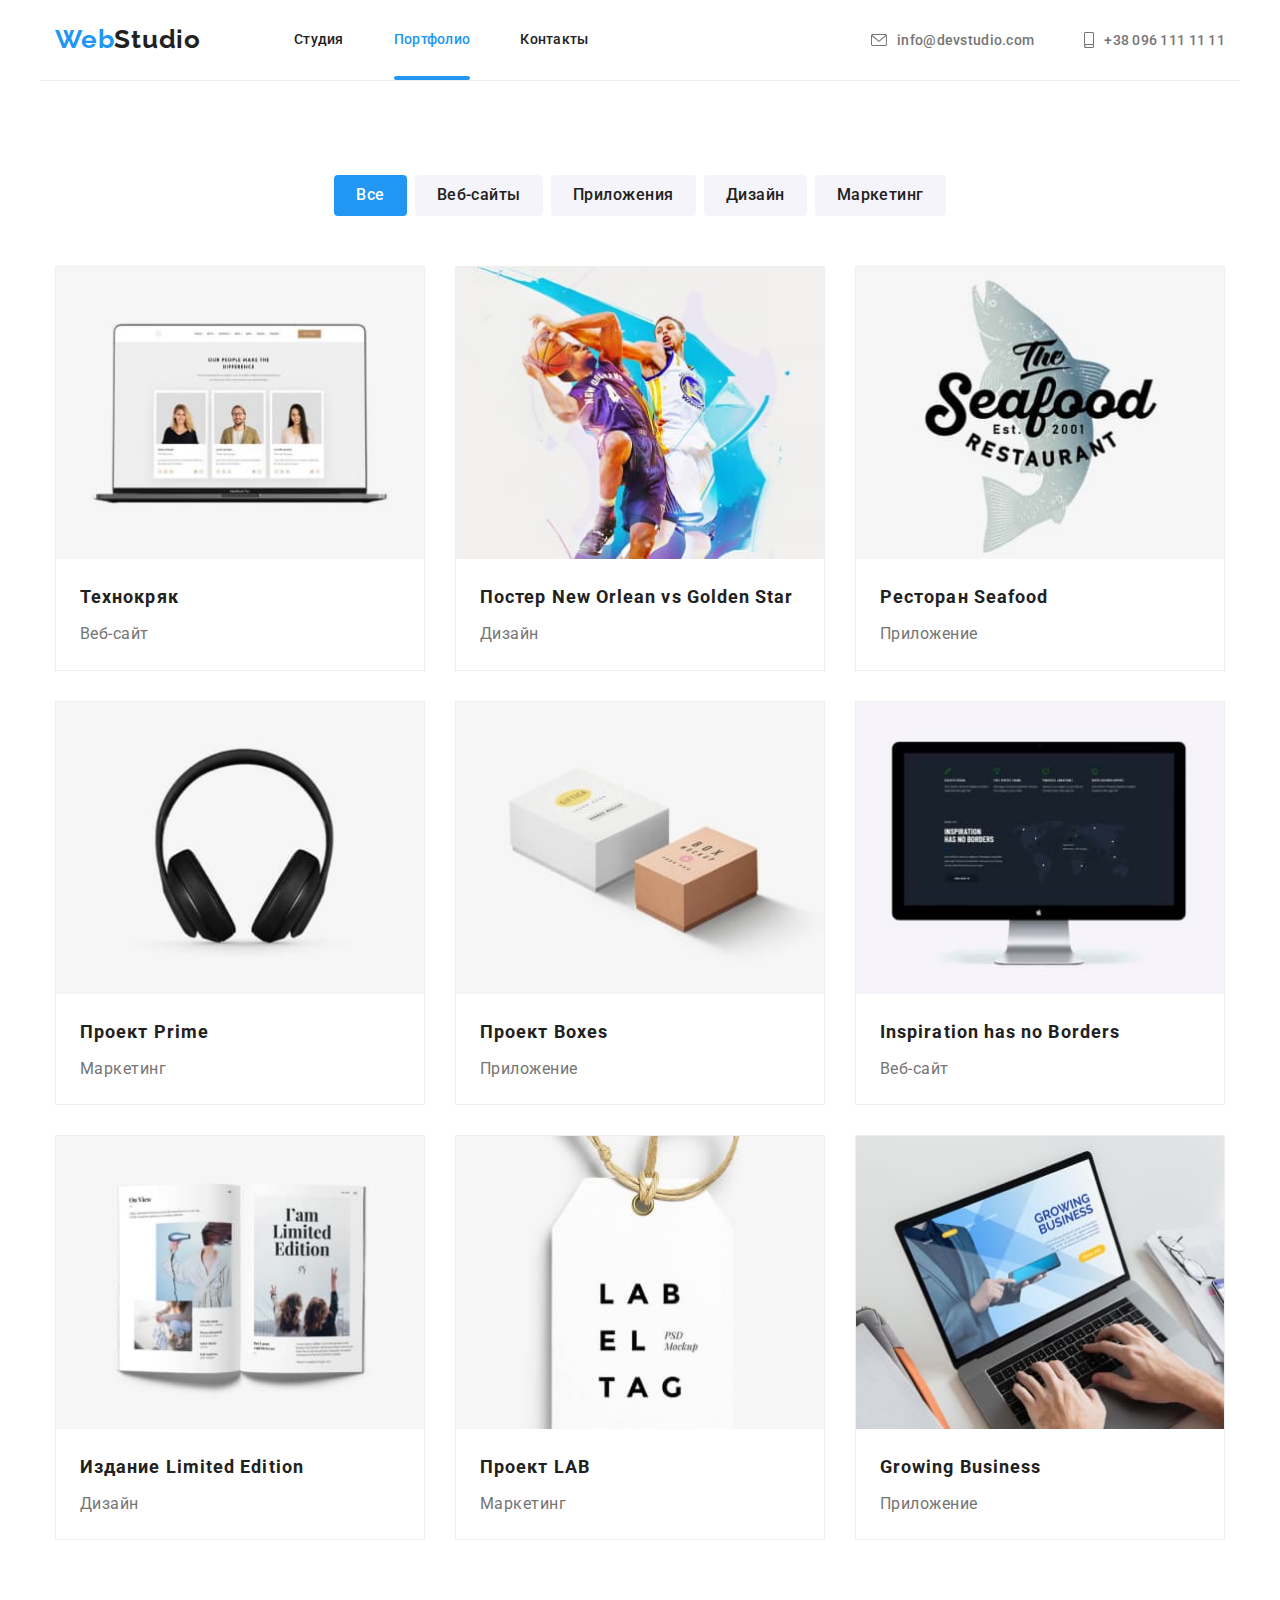
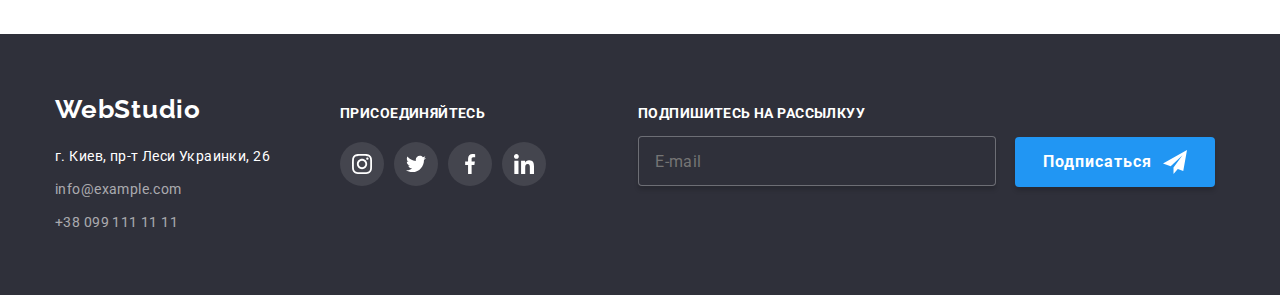
==== commit 650ed5eb: "add header" ====
--- a/portfolio.html
+++ b/portfolio.html
@@ -19,13 +19,13 @@
   </head>
   <body>
     <!-- header/__BEM__ -->
-    <header class="page-header">
-      <div class="container">
+    <header>
+      <div class="container page-header">
         <nav class="menu">
           <a href="./index.html" class="menu__logo"><span class="menu__logoweb">Web</span>Studio</a>
-          <ul class="menu__list list">
+          <ul class="menu__site-nav list">
             <li class="menu__item">
-              <a href="./index.html" class="link menu__navigation">Студия </a>
+              <a href="./index.html" class="link menu__navigation">Студия</a>
             </li>
             <li class="menu__item">
               <a href="./portfolio.html" class="link current menu__navigation">Портфолио</a>
@@ -35,25 +35,20 @@
             </li>
           </ul>
         </nav>
-
         <ul class="contact list">
           <li class="contact__item">
             <a href="mailto:info@devstudio.com" class="contact__link-gray link list">
               <svg class="contact__icon-email" aria-hidden="true">
                 <use href="./images/icons/symbol-defs.svg#icon-envelope-hover"></use>
-              </svg>
-              info@devstudio.com</a
-            >
+              </svg>info@devstudio.com</a>
           </li>
           <li class="contact__item">
             <a href="tel:+380961111111" class="contact__link-gray link list">
               <svg class="contact__icon-tel">
                 <use href="./images/icons/symbol-defs.svg#icon-smartphone"></use>
-              </svg>
-              +38 096 111 11 11</a
-            >
+              </svg>+38 096 111 11 11</a>
           </li>
-        </ul>
+        </ul> 
       </div>
     </header>
     
--- a/css/main.min.css
+++ b/css/main.min.css
@@ -1 +1 @@
-:root{--color-accent: #2196f3;--color-text: #212121;--color-contact: #757575;--color-wite: #ffffff;--color-contrast: #2f303a;--color-button: #f5f4fa;--font-family: "Roboto";--color-border: #ececec;--color-li-portfolio: #eeeeee;--color-box: rgba(47, 48, 58, 0.4);--color-link-footer: rgba(255, 255, 255, 0.6);--color-icon: #afb1b8;--color-icon-footer: rgba(255, 255, 255, 0.1);--color-back-fone: rgba(47, 48, 58, 0.8)}html{-webkit-box-sizing:border-box;box-sizing:border-box}*,*::after,*::before{-webkit-box-sizing:inherit;box-sizing:inherit}h1,h2,h3,h4,h5,h6,p{margin-top:0}a{text-decoration:none;color:inherit}.list{list-style:none;padding-left:0;margin:0}.link{text-decoration:none;color:inherit}img{display:block;max-width:100%;height:auto}address{font-style:normal}.section{padding-top:94px;padding-bottom:94px}body{font-family:"Roboto";background-color:var(--color-wite);color:var(--color-text);font-size:16px}.visually-hidden{position:absolute;width:1px;height:1px;margin:-1px;border:0;padding:0;white-space:nowrap;-webkit-clip-path:inset(100%);clip-path:inset(100%);clip:rect(0 0 0 0);overflow:hidden}.backdrop.is-hidden{visibility:hidden;opacity:0;pointer-events:none}.container{width:1200px;margin-left:auto;margin-right:auto;padding-left:15px;padding-right:15px}.modal-title.title{text-align:center;font-size:20px;line-height:1.15;letter-spacing:.03em}.modal{position:absolute;top:50%;left:50%;-webkit-transform:translate(-50%, -50%);transform:translate(-50%, -50%);min-width:528px;min-height:581px;background:var(--color-wite);-webkit-box-shadow:0px 1px 3px rgba(0,0,0,.12),0px 1px 1px rgba(0,0,0,.14),0px 2px 1px rgba(0,0,0,.2);box-shadow:0px 1px 3px rgba(0,0,0,.12),0px 1px 1px rgba(0,0,0,.14),0px 2px 1px rgba(0,0,0,.2);border-radius:4px}.button-modal{position:absolute;top:8px;right:8px;width:30px;height:30px;border:1px solid rgba(0,0,0,.1);border-radius:50%;background-color:var(--color-wite);cursor:pointer}.form-field-button{cursor:pointer;color:var(--color-button);background-color:var(--color-accent);font-weight:700;font-size:16px;line-height:1.9;border-radius:4px;-webkit-box-shadow:0px 4px 4px rgba(0,0,0,.15);box-shadow:0px 4px 4px rgba(0,0,0,.15);margin-left:auto;margin-right:auto;padding-left:52px;padding-right:52px;padding-top:10px;padding-bottom:10px;border:0px;display:-webkit-box;display:-ms-flexbox;display:flex;letter-spacing:.06em;-webkit-transition-property:background-color;transition-property:background-color;-webkit-transition-duration:250ms;transition-duration:250ms;-webkit-transition-timing-function:cubic-bezier(0.4, 0, 0.2, 1);transition-timing-function:cubic-bezier(0.4, 0, 0.2, 1)}.button-modal-close:hover,.button-modal-close:focus{fill:var(--color-accent)}.button-modal-close{-webkit-transition:250ms cubic-bezier(0.4, 0, 0.2, 1);transition:250ms cubic-bezier(0.4, 0, 0.2, 1)}.modal-inner{padding:40px}.modal-title{margin-bottom:12px}.checkbox{display:-webkit-box;display:-ms-flexbox;display:flex;-webkit-box-pack:center;-ms-flex-pack:center;justify-content:center}.checkbox-text{font-size:14px;line-height:1.7;letter-spacing:.03em;color:var(--color-contact)}.checkbox-label{line-height:1.71;display:-webkit-box;display:-ms-flexbox;display:flex;-webkit-box-align:center;-ms-flex-align:center;align-items:center;-webkit-box-pack:center;-ms-flex-pack:center;justify-content:center}.checkbox-input{position:absolute;width:1px;height:1px;margin:-1px;border:0;padding:0;white-space:nowrap;-webkit-clip-path:inset(100%);clip-path:inset(100%);clip:rect(0 0 0 0);overflow:hidden}.checkbox-icon{margin-right:8px;border:2px solid var(--color-text);border-radius:3px;width:15px;height:15px;-webkit-transition:250ms cubic-bezier(0.4, 0, 0.2, 1);transition:250ms cubic-bezier(0.4, 0, 0.2, 1)}.checkbox-input:checked+.checkbox-icon{background-origin:border-box;background-image:url(../images/icons/Check-box.svg);background-position:center;background-size:cover;border:none;background-color:var(--color-accent)}.link-modal{font-weight:400;font-size:14px;line-height:1.74;letter-spacing:.03em;color:var(--color-accent);margin-left:4px}.form-field{margin-bottom:10px}.form-field-mmargin{margin-bottom:20px}.form-field-label{display:block;margin-bottom:4px;font-size:12px;line-height:1.16;letter-spacing:.01em;color:var(--color-contact)}.form-field-input{display:block;width:100%;height:40px;padding-left:42px;border:1px solid rgba(33,33,33,.2);border-radius:4px;color:var(--color-text);-webkit-transition:border,250ms cubic-bezier(0.4, 0, 0.2, 1);transition:border,250ms cubic-bezier(0.4, 0, 0.2, 1)}.form-field-input:focus+.form-field-icon{fill:var(--color-accent)}.form-field-inner{position:relative}.form-field-input:focus-visible{outline:1px solid var(--color-accent)}.form-field-icon{position:absolute;top:14px;width:12px;height:12px;-webkit-transform:translatex(125%);transform:translatex(125%);-webkit-transition-duration:250ms;transition-duration:250ms;-webkit-transition-timing-function:cubic-bezier(0.4, 0, 0.2, 1);transition-timing-function:cubic-bezier(0.4, 0, 0.2, 1)}.form-field-textarea{display:block;width:100%;margin-bottom:20px;padding:12px 16px;height:120px;border:1px solid rgba(33,33,33,.2);border-radius:4px;color:var(--color-text);resize:none;-webkit-transition-duration:250ms;transition-duration:250ms;-webkit-transition-timing-function:cubic-bezier(0.4, 0, 0.2, 1);transition-timing-function:cubic-bezier(0.4, 0, 0.2, 1)}.form-field-textarea:focus-visible{outline:1px solid var(--color-accent)}.terms-conditions{margin-bottom:30px}.button{cursor:pointer;color:var(--color-button);background-color:var(--color-accent);font-weight:700;font-size:16px;line-height:1.9;border-radius:4px;-webkit-box-shadow:0px 4px 4px rgba(0,0,0,.15);box-shadow:0px 4px 4px rgba(0,0,0,.15);margin-left:auto;margin-right:auto;padding-left:32px;padding-right:32px;padding-top:10px;padding-bottom:10px;border:0px;display:-webkit-box;display:-ms-flexbox;display:flex;letter-spacing:.06em;-webkit-transition-property:background-color;transition-property:background-color;-webkit-transition-duration:250ms;transition-duration:250ms;-webkit-transition-timing-function:cubic-bezier(0.4, 0, 0.2, 1);transition-timing-function:cubic-bezier(0.4, 0, 0.2, 1)}.button:hover,.button:focus{background-color:var(--color-text);color:var(--color-button)}.button:active{background-color:var(--color-text)}.list-nav{display:-webkit-box;display:-ms-flexbox;display:flex;-webkit-box-pack:center;-ms-flex-pack:center;justify-content:center;margin-bottom:50px}.portfolio-buttons{color:var(--color-text);background-color:var(--color-button);cursor:pointer;border:none;border-radius:4px;font-weight:500;font-size:16px;line-height:1.8;letter-spacing:.03em;padding:6px 22px 6px 22px;-webkit-transition-property:background-color,color,-webkit-box-shadow;transition-property:background-color,color,-webkit-box-shadow;transition-property:background-color,color,box-shadow;transition-property:background-color,color,box-shadow,-webkit-box-shadow;-webkit-transition-duration:250ms;transition-duration:250ms;-webkit-transition-timing-function:cubic-bezier(0.4, 0, 0.2, 1);transition-timing-function:cubic-bezier(0.4, 0, 0.2, 1)}.list-nav .button-menu:not(:last-child){margin-right:8px}.portfolio-buttons:hover,.portfolio-buttons:focus{background-color:var(--color-accent);color:var(--color-wite);-webkit-box-shadow:0px 3px 1px rgba(0,0,0,.1),0px 1px 2px rgba(0,0,0,.08),0px 2px 2px rgba(0,0,0,.12);box-shadow:0px 3px 1px rgba(0,0,0,.1),0px 1px 2px rgba(0,0,0,.08),0px 2px 2px rgba(0,0,0,.12);border-radius:4px}.portfolio-buttons:active{background-color:var(--color-accent);color:var(--color-wite);background-color:var(--color-wite);-webkit-box-shadow:0px 3px 1px rgba(0,0,0,.1),0px 1px 2px rgba(0,0,0,.08),0px 2px 2px rgba(0,0,0,.12);box-shadow:0px 3px 1px rgba(0,0,0,.1),0px 1px 2px rgba(0,0,0,.08),0px 2px 2px rgba(0,0,0,.12);border-radius:4px}.portfolio-buttons.active{background-color:var(--color-accent);color:var(--color-wite)}.hero-title{color:var(--color-wite);width:696px;font-weight:900;font-size:44px;line-height:1.36;text-transform:uppercase;letter-spacing:.06em;text-align:center;margin-top:0;margin-bottom:30px;display:block;margin-left:auto;margin-right:auto}.title-portfolio{font-size:18px;line-height:2;margin-bottom:0px;letter-spacing:.06em;color:var(--color-text)}.page-header{border-bottom:1px solid var(--color-border)}.page-header .container{display:-webkit-box;display:-ms-flexbox;display:flex;-webkit-box-align:center;-ms-flex-align:center;align-items:center}.menu{-webkit-box-align:center;-ms-flex-align:center;align-items:center;display:-webkit-box;display:-ms-flexbox;display:flex;font-weight:500;font-size:14px;line-height:1.15;letter-spacing:.02em}.menu__logo{color:var(--color-text);font-family:"Raleway";font-weight:700;font-size:26px;line-height:1.2;letter-spacing:.03em;margin-right:94px}.menu__logoweb{color:var(--color-accent);font-family:"Raleway";font-weight:700;font-size:26px;line-height:1.2}.menu__list{-webkit-box-align:center;-ms-flex-align:center;align-items:center;display:-webkit-box;display:-ms-flexbox;display:flex;font-weight:500;font-size:14px;line-height:1.15;letter-spacing:.02em}.menu__item:not(:last-child){margin-right:50px}.menu_list .list .menu__item+.menu__item{margin-right:40px}.menu__navigation{padding-top:32px;padding-bottom:32px;-webkit-transition-property:color;transition-property:color;-webkit-transition-duration:250ms;transition-duration:250ms;-webkit-transition-timing-function:cubic-bezier(0.4, 0, 0.2, 1);transition-timing-function:cubic-bezier(0.4, 0, 0.2, 1)}.current{color:var(--color-accent)}.current .current__navigation{position:relative;color:var(--color-accent)}.current.menu__navigation::after{content:"";width:100%;height:4px;border-radius:2px;background-color:var(--color-accent);position:absolute;bottom:0;left:0}.current.menu__navigation{position:relative;color:var(--color-accent)}.current.menu__navigation::after{content:"";width:100%;height:4px;border-radius:2px;background-color:var(--color-accent);position:absolute;bottom:0;left:0}.contact{display:-webkit-box;display:-ms-flexbox;display:flex;margin-left:auto}.contact__item:not(:last-child){margin-right:50px}.contact__link-gray{display:-webkit-box;display:-ms-flexbox;display:flex;-webkit-box-align:center;-ms-flex-align:center;align-items:center;font-weight:500;font-size:14px;padding-top:32px;padding-bottom:32px;letter-spacing:.02em;color:var(--color-contact);-webkit-transition-property:color;transition-property:color;-webkit-transition-duration:250ms;transition-duration:250ms;-webkit-transition-timing-function:cubic-bezier(0.4, 0, 0.2, 1);transition-timing-function:cubic-bezier(0.4, 0, 0.2, 1)}.contact__link-gray:hover,.contact :focus{color:var(--color-accent)}.contact__icon-email{width:16px;height:12px;margin-right:10px;fill:currentColor}.contact__icon-tel{width:10px;height:16px;margin-right:10px;fill:currentColor}.footer{background-color:var(--color-contrast);text-decoration:none;padding-top:60px;padding-bottom:60px}.footer .logo{margin-right:0px}.footer-list{display:-webkit-box;display:-ms-flexbox;display:flex;-webkit-box-align:baseline;-ms-flex-align:baseline;align-items:baseline}.adress-div{margin-right:70px}.logo-footer{font-family:"Raleway";font-weight:700;font-size:26px;line-height:1.2;color:var(--color-wite);text-decoration:none;letter-spacing:.03em}.logo-web{color:var(--color-accent)}.footer-adress{color:var(--color-wite);font-size:14px;line-height:1.7;letter-spacing:.03em;text-decoration:none}.list-footer{margin-top:20px}.link-footer{color:var(--color-link-footer);font-size:14px;line-height:1.7;letter-spacing:.03em;text-decoration:none;-webkit-transition-property:color;transition-property:color;-webkit-transition-duration:250ms;transition-duration:250ms;-webkit-transition-timing-function:cubic-bezier(0.4, 0, 0.2, 1);transition-timing-function:cubic-bezier(0.4, 0, 0.2, 1)}.link-footer:hover,:focus{color:var(--color-accent)}.list-footer .footer-li+.footer-li{margin-top:9px}.title-footer{font-family:"Roboto";font-style:normal;font-weight:700;font-size:14px;line-height:1.14;letter-spacing:.03em;text-transform:uppercase;color:var(--color-wite);margin-bottom:20px}.list-social-footer{display:-webkit-box;display:-ms-flexbox;display:flex;-webkit-box-align:center;-ms-flex-align:center;align-items:center;-webkit-box-pack:center;-ms-flex-pack:center;justify-content:center}.social-icon-footer{display:-webkit-box;display:-ms-flexbox;display:flex;-webkit-box-align:center;-ms-flex-align:center;align-items:center;-webkit-box-pack:center;-ms-flex-pack:center;justify-content:center}.social-icon-footer:not(:last-child){margin-right:10px}.social-footer{max-width:100%;height:auto;width:44px;height:44px;display:-webkit-box;display:-ms-flexbox;display:flex;-webkit-box-align:center;-ms-flex-align:center;align-items:center;-webkit-box-pack:center;-ms-flex-pack:center;justify-content:center;border-radius:50%;-webkit-transition-property:background-color;transition-property:background-color;-webkit-transition-duration:250ms;transition-duration:250ms;-webkit-transition-timing-function:cubic-bezier(0.4, 0, 0.2, 1);transition-timing-function:cubic-bezier(0.4, 0, 0.2, 1)}.social-footer:hover{background-color:var(--color-accent)}.social-footer:focus{background-color:var(--color-accent)}.social-svg-footer{width:44px;height:44px;fill:var(--color-wite);background-color:var(--color-icon-footer);border-radius:50%;color:currentColor}.form-footer{margin-left:92px}.form-title-footer{font-weight:700;font-size:14px;line-height:1.14;letter-spacing:.03em;text-transform:uppercase;color:var(--color-wite)}.fofrm-footer-label{width:358px;height:50px;background-color:var(--color-contrast);-webkit-box-shadow:0px 4px 4px 0px rgba(0,0,0,.15);box-shadow:0px 4px 4px 0px rgba(0,0,0,.15);border:1px solid rgba(255,255,255,.3);border-radius:4px;font-family:Roboto;line-height:1.25;letter-spacing:.03em;color:var(--color-wite);padding:15px 16px}.button-footer{cursor:pointer;display:-webkit-inline-box;display:-ms-inline-flexbox;display:inline-flex;-webkit-box-align:center;-ms-flex-align:center;align-items:center;-webkit-box-pack:justify;-ms-flex-pack:justify;justify-content:space-between;margin-left:15px;width:200px;height:50px;text-align:center;padding:10px 28px;background:#2196f3;-webkit-box-shadow:0px 4px 4px rgba(0,0,0,.15);box-shadow:0px 4px 4px rgba(0,0,0,.15);border-radius:4px;border:none;font-weight:700;line-height:1.88;letter-spacing:.06em;color:var(--color-wite);-webkit-transition-duration:250ms;transition-duration:250ms;-webkit-transition-timing-function:cubic-bezier(0.4, 0, 0.2, 1);transition-timing-function:cubic-bezier(0.4, 0, 0.2, 1)}.send-footer{width:24px;height:24px;fill:var(--color-wite)}.button-footer:hover,.button-footer:focus{background-color:var(--color-text)}.list-subhead{padding-left:0px;-webkit-box-pack:justify;-ms-flex-pack:justify;justify-content:space-between;list-style:none;margin:0;display:-webkit-box;display:-ms-flexbox;display:flex}.back-fone{position:relative}.text-fone{position:absolute;bottom:0;left:0;width:100%;padding-top:27px;padding-bottom:27px;margin-bottom:0;text-transform:uppercase;color:var(--color-wite);background-color:var(--color-back-fone);font-size:14px;font-weight:700;letter-spacing:.03em;text-align:center}.advantage-site{display:-webkit-box;display:-ms-flexbox;display:flex}.advantage-site .advantage-text:not(:last-child){margin-right:30px}.advantage-text{width:270px}.title-advantage{font-size:14px;line-height:1.15;letter-spacing:.03em;text-transform:uppercase}.text{color:var(--color-contact);font-size:14px;line-height:1.8;margin-bottom:0px;letter-spacing:.03em}.fone-icon{display:-webkit-box;display:-ms-flexbox;display:flex;-webkit-box-pack:center;-ms-flex-pack:center;justify-content:center;-webkit-box-align:center;-ms-flex-align:center;align-items:center;height:120px;background:var(--color-button);border-radius:4px;margin-bottom:30px}.icon{width:70px;height:70px;fill:#212121}.work{padding-top:0}.team{background-color:var(--color-button)}.container.team{background-color:var(--color-button)}.subhead{font-size:36px;line-height:1.15;text-align:center;letter-spacing:.03em;margin-bottom:50px}.subhead-team{font-size:36px;line-height:1.15;text-align:center;letter-spacing:.03em;margin-bottom:50px}.list-team{padding-left:0px;-webkit-box-pack:justify;-ms-flex-pack:justify;justify-content:space-between;margin:0;display:-webkit-box;display:-ms-flexbox;display:flex}.stone{padding-top:30px;padding-bottom:30px;width:270px;background-color:var(--color-wite)}.team-li{text-align:center;list-style:none;-webkit-box-shadow:0px 1px 3px rgba(0,0,0,.12),0px 1px 1px rgba(0,0,0,.14),0px 2px 1px rgba(0,0,0,.2);box-shadow:0px 1px 3px rgba(0,0,0,.12),0px 1px 1px rgba(0,0,0,.14),0px 2px 1px rgba(0,0,0,.2)}.name{font-weight:500;color:var(--color-text);letter-spacing:.03em;font-size:16px;line-height:1.19;margin-bottom:10px}.text-team{color:var(--color-contact);font-size:16px;line-height:1.19;text-align:center;letter-spacing:.03em;margin-bottom:16px}.list-social{display:-webkit-box;display:-ms-flexbox;display:flex;-webkit-box-align:center;-ms-flex-align:center;align-items:center;-webkit-box-pack:center;-ms-flex-pack:center;justify-content:center}.social-icon{display:-webkit-box;display:-ms-flexbox;display:flex;-webkit-box-align:center;-ms-flex-align:center;align-items:center;-webkit-box-pack:center;-ms-flex-pack:center;justify-content:center}.social-icon:not(:last-child){margin-right:10px}.social{max-width:100%;height:auto;width:44px;height:44px;display:-webkit-box;display:-ms-flexbox;display:flex;-webkit-box-align:center;-ms-flex-align:center;align-items:center;-webkit-box-pack:center;-ms-flex-pack:center;justify-content:center;border-radius:50%;fill:var(--color-icon);-webkit-transition-property:background-color,fill;transition-property:background-color,fill;-webkit-transition-duration:250ms;transition-duration:250ms;-webkit-transition-timing-function:cubic-bezier(0.4, 0, 0.2, 1);transition-timing-function:cubic-bezier(0.4, 0, 0.2, 1)}.social-svg{width:44px;height:44px;color:currentColor}.social:hover{background-color:var(--color-accent);fill:var(--color-wite)}.social:focus{background-color:var(--color-accent);fill:var(--color-wite)}.subhead-clients{font-size:36px;line-height:1.15;text-align:center;letter-spacing:.03em;margin-bottom:50px}.list-clients{display:-webkit-box;display:-ms-flexbox;display:flex;-webkit-box-pack:justify;-ms-flex-pack:justify;justify-content:space-between}.clients-link{width:170px;height:92px;display:-webkit-box;display:-ms-flexbox;display:flex;-webkit-box-align:center;-ms-flex-align:center;align-items:center;-webkit-box-pack:center;-ms-flex-pack:center;justify-content:center;border:1px solid #afb1b8;border-radius:4px;color:var(--color-icon);-webkit-transition-property:color,border-color;transition-property:color,border-color;-webkit-transition-duration:250ms;transition-duration:250ms;-webkit-transition-timing-function:cubic-bezier(0.4, 0, 0.2, 1);transition-timing-function:cubic-bezier(0.4, 0, 0.2, 1)}.clients-icon{width:106px;height:60px;fill:currentColor}.clients-link:hover,.client-link :focus{color:var(--color-accent);border-color:var(--color-accent)}.hero{background-color:var(--color-contrast);text-align:center;padding-top:200px;padding-bottom:200px}.overlay{max-width:1600px;height:600px;margin-left:auto;margin-right:auto;background-size:cover;background-position:center;background-image:-webkit-gradient(linear, left top, right top, from(var(--color-box)), to(var(--color-box))),url(../images/imgfone.jpg);background-image:linear-gradient(to right, var(--color-box), var(--color-box)),url(../images/imgfone.jpg)}.list-img{display:-webkit-box;display:-ms-flexbox;display:flex;list-style:none;-ms-flex-wrap:wrap;flex-wrap:wrap}.limit{padding-top:20px;padding-bottom:20px;padding-left:24px;padding-right:24px}.img-item{border:1px solid var(--color-li-portfolio)}.img-item{width:calc((100% - 60px)/3)}.img-item:not(:nth-child(3n)){margin-right:30px}.img-item:not(:nth-last-child(-n+3)){margin-bottom:30px}.border-shadow{display:block;-webkit-transition-property:-webkit-box-shadow;transition-property:-webkit-box-shadow;transition-property:box-shadow;transition-property:box-shadow, -webkit-box-shadow;-webkit-transition-duration:250ms;transition-duration:250ms;-webkit-transition-timing-function:cubic-bezier(0.4, 0, 0.2, 1);transition-timing-function:cubic-bezier(0.4, 0, 0.2, 1)}.border-shadow:hover,.border-shadow:focus{-webkit-box-shadow:0px 1px 1px rgba(0,0,0,.12),0px 4px 4px rgba(0,0,0,.06),1px 4px 6px rgba(0,0,0,.16);box-shadow:0px 1px 1px rgba(0,0,0,.12),0px 4px 4px rgba(0,0,0,.06),1px 4px 6px rgba(0,0,0,.16)}.card-shadow{position:relative;overflow:hidden}.card-text{position:absolute;top:0;left:0;font-size:18px;line-height:1.55;color:var(--color-wite);letter-spacing:.03em;padding:63px 24px;margin-bottom:0;-webkit-transform:translateY(100%);transform:translateY(100%);background-color:rgba(33,150,243,.9);-webkit-transition:-webkit-transform 250ms cubic-bezier(0.4, 0, 0.2, 1);transition:-webkit-transform 250ms cubic-bezier(0.4, 0, 0.2, 1);transition:transform 250ms cubic-bezier(0.4, 0, 0.2, 1);transition:transform 250ms cubic-bezier(0.4, 0, 0.2, 1), -webkit-transform 250ms cubic-bezier(0.4, 0, 0.2, 1)}.border-shadow:hover .card-text,.border-shadow:focus .card-text{-webkit-transform:translateY(0);transform:translateY(0)}.benefits{font-weight:700;font-size:2;text-decoration:none}.link-portfolio{color:var(--color-contact);margin-bottom:0px;margin-top:4px;font-size:16px;line-height:1.9;letter-spacing:.03em}.backdrop{position:fixed;width:100%;height:100%;left:50%;top:50%;-webkit-transform:translate(-50%, -50%);transform:translate(-50%, -50%);background:rgba(0,0,0,.2);opacity:1;-webkit-transition:opacity 250ms cubic-bezier(0.4, 0, 0.2, 1),visibility 250ms cubic-bezier(0.4, 0, 0.2, 1),-webkit-transform 250ms cubic-bezier(0.4, 0, 0.2, 1);transition:opacity 250ms cubic-bezier(0.4, 0, 0.2, 1),visibility 250ms cubic-bezier(0.4, 0, 0.2, 1),-webkit-transform 250ms cubic-bezier(0.4, 0, 0.2, 1);transition:opacity 250ms cubic-bezier(0.4, 0, 0.2, 1),visibility 250ms cubic-bezier(0.4, 0, 0.2, 1),transform 250ms cubic-bezier(0.4, 0, 0.2, 1);transition:opacity 250ms cubic-bezier(0.4, 0, 0.2, 1),visibility 250ms cubic-bezier(0.4, 0, 0.2, 1),transform 250ms cubic-bezier(0.4, 0, 0.2, 1),-webkit-transform 250ms cubic-bezier(0.4, 0, 0.2, 1)}/*# sourceMappingURL=main.min.css.map */+:root{--color-accent: #2196f3;--color-text: #212121;--color-contact: #757575;--color-wite: #ffffff;--color-contrast: #2f303a;--color-button: #f5f4fa;--font-family: "Roboto";--color-border: #ececec;--color-li-portfolio: #eeeeee;--color-box: rgba(47, 48, 58, 0.4);--color-link-footer: rgba(255, 255, 255, 0.6);--color-icon: #afb1b8;--color-icon-footer: rgba(255, 255, 255, 0.1);--color-back-fone: rgba(47, 48, 58, 0.8)}*,::before,::after{-webkit-box-sizing:border-box;box-sizing:border-box}html{line-height:1.15;-webkit-text-size-adjust:100%;-moz-tab-size:4;-o-tab-size:4;tab-size:4}body{margin:0;font-family:system-ui,-apple-system,"Segoe UI",Roboto,Helvetica,Arial,sans-serif,"Apple Color Emoji","Segoe UI Emoji"}hr{height:0;color:inherit}abbr[title]{-webkit-text-decoration:underline dotted;text-decoration:underline dotted}b,strong{font-weight:bolder}code,kbd,samp,pre{font-family:ui-monospace,SFMono-Regular,Consolas,"Liberation Mono",Menlo,monospace;font-size:1em}small{font-size:80%}sub,sup{font-size:75%;line-height:0;position:relative;vertical-align:baseline}sub{bottom:-0.25em}sup{top:-0.5em}table{text-indent:0;border-color:inherit}button,input,optgroup,select,textarea{font-family:inherit;font-size:100%;line-height:1.15;margin:0}button,select{text-transform:none}button,[type=button],[type=reset],[type=submit]{-webkit-appearance:button}::-moz-focus-inner{border-style:none;padding:0}:-moz-focusring{outline:1px dotted ButtonText}:-moz-ui-invalid{box-shadow:none}legend{padding:0}progress{vertical-align:baseline}::-webkit-inner-spin-button,::-webkit-outer-spin-button{height:auto}[type=search]{-webkit-appearance:textfield;outline-offset:-2px}::-webkit-search-decoration{-webkit-appearance:none}::-webkit-file-upload-button{-webkit-appearance:button;font:inherit}summary{display:list-item}html{-webkit-box-sizing:border-box;box-sizing:border-box}*,*::after,*::before{-webkit-box-sizing:inherit;box-sizing:inherit}h1,h2,h3,h4,h5,h6,p{margin-top:0}a{text-decoration:none;color:inherit}.list{list-style:none;padding-left:0;margin:0}.link{text-decoration:none;color:inherit}img{display:block;max-width:100%;height:auto}address{font-style:normal}body{font-family:"Roboto";background-color:var(--color-wite);color:var(--color-text);font-size:16px}.visually-hidden{position:absolute;width:1px;height:1px;margin:-1px;border:0;padding:0;white-space:nowrap;-webkit-clip-path:inset(100%);clip-path:inset(100%);clip:rect(0 0 0 0);overflow:hidden}.backdrop.is-hidden{visibility:hidden;opacity:0;pointer-events:none}.section{padding-top:94px;padding-bottom:94px}.container{width:1200px;margin-left:auto;margin-right:auto;padding-left:15px;padding-right:15px}.modal-title.title{text-align:center;font-size:20px;line-height:1.15;letter-spacing:.03em}.modal{position:absolute;top:50%;left:50%;-webkit-transform:translate(-50%, -50%);transform:translate(-50%, -50%);min-width:528px;min-height:581px;background:var(--color-wite);-webkit-box-shadow:0px 1px 3px rgba(0,0,0,.12),0px 1px 1px rgba(0,0,0,.14),0px 2px 1px rgba(0,0,0,.2);box-shadow:0px 1px 3px rgba(0,0,0,.12),0px 1px 1px rgba(0,0,0,.14),0px 2px 1px rgba(0,0,0,.2);border-radius:4px}.button-modal{position:absolute;top:8px;right:8px;width:30px;height:30px;border:1px solid rgba(0,0,0,.1);border-radius:50%;background-color:var(--color-wite);cursor:pointer}.form-field-button{cursor:pointer;color:var(--color-button);background-color:var(--color-accent);font-weight:700;font-size:16px;line-height:1.9;border-radius:4px;-webkit-box-shadow:0px 4px 4px rgba(0,0,0,.15);box-shadow:0px 4px 4px rgba(0,0,0,.15);margin-left:auto;margin-right:auto;padding-left:52px;padding-right:52px;padding-top:10px;padding-bottom:10px;border:0px;display:-webkit-box;display:-ms-flexbox;display:flex;letter-spacing:.06em;-webkit-transition-property:background-color;transition-property:background-color;-webkit-transition-duration:250ms;transition-duration:250ms;-webkit-transition-timing-function:cubic-bezier(0.4, 0, 0.2, 1);transition-timing-function:cubic-bezier(0.4, 0, 0.2, 1)}.button-modal-close:hover,.button-modal-close:focus{fill:var(--color-accent)}.button-modal-close{-webkit-transition:250ms cubic-bezier(0.4, 0, 0.2, 1);transition:250ms cubic-bezier(0.4, 0, 0.2, 1)}.modal-inner{padding:40px}.modal-title{margin-bottom:12px}.checkbox{display:-webkit-box;display:-ms-flexbox;display:flex;-webkit-box-pack:center;-ms-flex-pack:center;justify-content:center}.checkbox-text{font-size:14px;line-height:1.7;letter-spacing:.03em;color:var(--color-contact)}.checkbox-label{line-height:1.71;display:-webkit-box;display:-ms-flexbox;display:flex;-webkit-box-align:center;-ms-flex-align:center;align-items:center;-webkit-box-pack:center;-ms-flex-pack:center;justify-content:center}.checkbox-input{position:absolute;width:1px;height:1px;margin:-1px;border:0;padding:0;white-space:nowrap;-webkit-clip-path:inset(100%);clip-path:inset(100%);clip:rect(0 0 0 0);overflow:hidden}.checkbox-icon{margin-right:8px;border:2px solid var(--color-text);border-radius:3px;width:15px;height:15px;-webkit-transition:250ms cubic-bezier(0.4, 0, 0.2, 1);transition:250ms cubic-bezier(0.4, 0, 0.2, 1)}.checkbox-input:checked+.checkbox-icon{background-origin:border-box;background-image:url(../images/icons/Check-box.svg);background-position:center;background-size:cover;border:none;background-color:var(--color-accent)}.link-modal{font-weight:400;font-size:14px;line-height:1.74;letter-spacing:.03em;color:var(--color-accent);margin-left:4px}.form-field{margin-bottom:10px}.form-field-mmargin{margin-bottom:20px}.form-field-label{display:block;margin-bottom:4px;font-size:12px;line-height:1.16;letter-spacing:.01em;color:var(--color-contact)}.form-field-input{display:block;width:100%;height:40px;padding-left:42px;border:1px solid rgba(33,33,33,.2);border-radius:4px;color:var(--color-text);-webkit-transition:border,250ms cubic-bezier(0.4, 0, 0.2, 1);transition:border,250ms cubic-bezier(0.4, 0, 0.2, 1)}.form-field-input:focus+.form-field-icon{fill:var(--color-accent)}.form-field-inner{position:relative}.form-field-input:focus-visible{outline:1px solid var(--color-accent)}.form-field-icon{position:absolute;top:14px;width:12px;height:12px;-webkit-transform:translatex(125%);transform:translatex(125%);-webkit-transition-duration:250ms;transition-duration:250ms;-webkit-transition-timing-function:cubic-bezier(0.4, 0, 0.2, 1);transition-timing-function:cubic-bezier(0.4, 0, 0.2, 1)}.form-field-textarea{display:block;width:100%;margin-bottom:20px;padding:12px 16px;height:120px;border:1px solid rgba(33,33,33,.2);border-radius:4px;color:var(--color-text);resize:none;-webkit-transition-duration:250ms;transition-duration:250ms;-webkit-transition-timing-function:cubic-bezier(0.4, 0, 0.2, 1);transition-timing-function:cubic-bezier(0.4, 0, 0.2, 1)}.form-field-textarea:focus-visible{outline:1px solid var(--color-accent)}.terms-conditions{margin-bottom:30px}.button{cursor:pointer;color:var(--color-button);background-color:var(--color-accent);font-weight:700;font-size:16px;line-height:1.9;border-radius:4px;-webkit-box-shadow:0px 4px 4px rgba(0,0,0,.15);box-shadow:0px 4px 4px rgba(0,0,0,.15);margin-left:auto;margin-right:auto;padding-left:32px;padding-right:32px;padding-top:10px;padding-bottom:10px;border:0px;display:-webkit-box;display:-ms-flexbox;display:flex;letter-spacing:.06em;-webkit-transition-property:background-color;transition-property:background-color;-webkit-transition-duration:250ms;transition-duration:250ms;-webkit-transition-timing-function:cubic-bezier(0.4, 0, 0.2, 1);transition-timing-function:cubic-bezier(0.4, 0, 0.2, 1)}.button:hover,.button:focus{background-color:var(--color-text);color:var(--color-button)}.button:active{background-color:var(--color-text)}.list-nav{display:-webkit-box;display:-ms-flexbox;display:flex;-webkit-box-pack:center;-ms-flex-pack:center;justify-content:center;margin-bottom:50px}.portfolio-buttons{color:var(--color-text);background-color:var(--color-button);cursor:pointer;border:none;border-radius:4px;font-weight:500;font-size:16px;line-height:1.8;letter-spacing:.03em;padding:6px 22px 6px 22px;-webkit-transition-property:background-color,color,-webkit-box-shadow;transition-property:background-color,color,-webkit-box-shadow;transition-property:background-color,color,box-shadow;transition-property:background-color,color,box-shadow,-webkit-box-shadow;-webkit-transition-duration:250ms;transition-duration:250ms;-webkit-transition-timing-function:cubic-bezier(0.4, 0, 0.2, 1);transition-timing-function:cubic-bezier(0.4, 0, 0.2, 1)}.list-nav .button-menu:not(:last-child){margin-right:8px}.portfolio-buttons:hover,.portfolio-buttons:focus{background-color:var(--color-accent);color:var(--color-wite);-webkit-box-shadow:0px 3px 1px rgba(0,0,0,.1),0px 1px 2px rgba(0,0,0,.08),0px 2px 2px rgba(0,0,0,.12);box-shadow:0px 3px 1px rgba(0,0,0,.1),0px 1px 2px rgba(0,0,0,.08),0px 2px 2px rgba(0,0,0,.12);border-radius:4px}.portfolio-buttons:active{background-color:var(--color-accent);color:var(--color-wite);background-color:var(--color-wite);-webkit-box-shadow:0px 3px 1px rgba(0,0,0,.1),0px 1px 2px rgba(0,0,0,.08),0px 2px 2px rgba(0,0,0,.12);box-shadow:0px 3px 1px rgba(0,0,0,.1),0px 1px 2px rgba(0,0,0,.08),0px 2px 2px rgba(0,0,0,.12);border-radius:4px}.portfolio-buttons.active{background-color:var(--color-accent);color:var(--color-wite)}.hero-title{color:var(--color-wite);width:696px;font-weight:900;font-size:44px;line-height:1.36;text-transform:uppercase;letter-spacing:.06em;text-align:center;margin-top:0;margin-bottom:30px;display:block;margin-left:auto;margin-right:auto}.title-portfolio{font-size:18px;line-height:2;margin-bottom:0px;letter-spacing:.06em;color:var(--color-text)}.page-header{border-bottom:1px solid var(--color-border)}.page-header{display:-webkit-box;display:-ms-flexbox;display:flex}.menu{display:-webkit-box;display:-ms-flexbox;display:flex;-webkit-box-align:center;-ms-flex-align:center;align-items:center}.menu__logo{color:var(--color-text);font-family:"Raleway";font-weight:700;font-size:26px;line-height:1.2;letter-spacing:.03em;margin-right:93px}.menu__logoweb{color:var(--color-accent)}.menu__site-nav{display:-webkit-box;display:-ms-flexbox;display:flex}.menu__item:not(:last-child){margin-right:50px}.menu .menu_list .list.menu__item+.menu__item{margin-right:40px}.menu__navigation{display:-webkit-box;display:-ms-flexbox;display:flex;padding-top:32px;padding-bottom:32px;font-family:"Roboto";font-weight:500;font-size:14px;line-height:1.14;letter-spacing:.02em;-webkit-transition-property:color;transition-property:color;-webkit-transition-duration:250ms;transition-duration:250ms;-webkit-transition-timing-function:cubic-bezier(0.4, 0, 0.2, 1);transition-timing-function:cubic-bezier(0.4, 0, 0.2, 1)}.current{color:var(--color-accent)}.current .current .menu__navigation{position:relative;color:var(--color-accent)}.current.menu__navigation::after{content:"";width:100%;height:4px;border-radius:2px;background-color:var(--color-accent);position:absolute;bottom:0;left:0}.current.menu__navigation{position:relative;color:var(--color-accent)}.current.menu__navigation::after{content:"";width:100%;height:4px;border-radius:2px;background-color:var(--color-accent);position:absolute;bottom:0;left:0}.contact{display:-webkit-box;display:-ms-flexbox;display:flex;margin-left:auto}.contact__item:not(:last-child){margin-right:50px}.contact__link-gray{display:-webkit-box;display:-ms-flexbox;display:flex;-webkit-box-align:center;-ms-flex-align:center;align-items:center;font-weight:500;font-size:14px;letter-spacing:.02em;padding-top:32px;padding-bottom:32px;color:var(--color-contact);-webkit-transition-property:color;transition-property:color;-webkit-transition-duration:250ms;transition-duration:250ms;-webkit-transition-timing-function:cubic-bezier(0.4, 0, 0.2, 1);transition-timing-function:cubic-bezier(0.4, 0, 0.2, 1)}.contact__link-gray:hover,.contact :focus{color:var(--color-accent)}.contact__icon-email{width:16px;height:12px;margin-right:10px;fill:currentColor}.contact__icon-tel{width:10px;height:16px;margin-right:10px;fill:currentColor}.footer{background-color:var(--color-contrast);text-decoration:none;padding-top:60px;padding-bottom:60px}.footer .logo{margin-right:0px}.footer-list{display:-webkit-box;display:-ms-flexbox;display:flex;-webkit-box-align:baseline;-ms-flex-align:baseline;align-items:baseline}.adress-div{margin-right:70px}.logo-footer{font-family:"Raleway";font-weight:700;font-size:26px;line-height:1.2;color:var(--color-wite);text-decoration:none;letter-spacing:.03em}.logo-web{color:var(--color-accent)}.footer-adress{color:var(--color-wite);font-size:14px;line-height:1.7;letter-spacing:.03em;text-decoration:none}.list-footer{margin-top:20px}.link-footer{color:var(--color-link-footer);font-family:"Roboto";font-size:14px;line-height:1.7;letter-spacing:.03em;text-decoration:none;-webkit-transition-property:color;transition-property:color;-webkit-transition-duration:250ms;transition-duration:250ms;-webkit-transition-timing-function:cubic-bezier(0.4, 0, 0.2, 1);transition-timing-function:cubic-bezier(0.4, 0, 0.2, 1)}.link-footer:hover,:focus{color:var(--color-accent)}.list-footer .footer-li+.footer-li{margin-top:9px}.title-footer{font-family:"Roboto";font-style:normal;font-weight:700;font-size:14px;line-height:1.14;letter-spacing:.03em;text-transform:uppercase;color:var(--color-wite);margin-bottom:20px}.list-social-footer{display:-webkit-box;display:-ms-flexbox;display:flex;-webkit-box-align:center;-ms-flex-align:center;align-items:center;-webkit-box-pack:center;-ms-flex-pack:center;justify-content:center}.social-icon-footer{display:-webkit-box;display:-ms-flexbox;display:flex;-webkit-box-align:center;-ms-flex-align:center;align-items:center;-webkit-box-pack:center;-ms-flex-pack:center;justify-content:center}.social-icon-footer:not(:last-child){margin-right:10px}.social-footer{max-width:100%;height:auto;width:44px;height:44px;display:-webkit-box;display:-ms-flexbox;display:flex;-webkit-box-align:center;-ms-flex-align:center;align-items:center;-webkit-box-pack:center;-ms-flex-pack:center;justify-content:center;border-radius:50%;-webkit-transition-property:background-color;transition-property:background-color;-webkit-transition-duration:250ms;transition-duration:250ms;-webkit-transition-timing-function:cubic-bezier(0.4, 0, 0.2, 1);transition-timing-function:cubic-bezier(0.4, 0, 0.2, 1)}.social-footer:hover{background-color:var(--color-accent)}.social-footer:focus{background-color:var(--color-accent)}.social-svg-footer{width:44px;height:44px;fill:var(--color-wite);background-color:var(--color-icon-footer);border-radius:50%;color:currentColor}.form-footer{margin-left:92px}.form-title-footer{font-weight:700;font-size:14px;line-height:1.14;letter-spacing:.03em;text-transform:uppercase;color:var(--color-wite)}.fofrm-footer-label{width:358px;height:50px;background-color:var(--color-contrast);-webkit-box-shadow:0px 4px 4px 0px rgba(0,0,0,.15);box-shadow:0px 4px 4px 0px rgba(0,0,0,.15);border:1px solid rgba(255,255,255,.3);border-radius:4px;font-family:Roboto;line-height:1.25;letter-spacing:.03em;color:var(--color-wite);padding:15px 16px}.button-footer{cursor:pointer;display:-webkit-inline-box;display:-ms-inline-flexbox;display:inline-flex;-webkit-box-align:center;-ms-flex-align:center;align-items:center;-webkit-box-pack:justify;-ms-flex-pack:justify;justify-content:space-between;margin-left:15px;width:200px;height:50px;text-align:center;padding:10px 28px;background:#2196f3;-webkit-box-shadow:0px 4px 4px rgba(0,0,0,.15);box-shadow:0px 4px 4px rgba(0,0,0,.15);border-radius:4px;border:none;font-weight:700;line-height:1.88;letter-spacing:.06em;color:var(--color-wite);-webkit-transition-duration:250ms;transition-duration:250ms;-webkit-transition-timing-function:cubic-bezier(0.4, 0, 0.2, 1);transition-timing-function:cubic-bezier(0.4, 0, 0.2, 1)}.send-footer{width:24px;height:24px;fill:var(--color-wite)}.button-footer:hover,.button-footer:focus{background-color:var(--color-text)}.list-subhead{padding-left:0px;-webkit-box-pack:justify;-ms-flex-pack:justify;justify-content:space-between;list-style:none;margin:0;display:-webkit-box;display:-ms-flexbox;display:flex}.back-fone{position:relative}.text-fone{position:absolute;bottom:0;left:0;width:100%;padding-top:27px;padding-bottom:27px;margin-bottom:0;text-transform:uppercase;color:var(--color-wite);background-color:var(--color-back-fone);font-size:14px;font-weight:700;letter-spacing:.03em;text-align:center}.advantage{padding-top:94px}.advantage-site{display:-webkit-box;display:-ms-flexbox;display:flex}.advantage-site .advantage-text:not(:last-child){margin-right:30px}.advantage-text{width:270px}.title-advantage{font-size:14px;line-height:1.15;letter-spacing:.03em;text-transform:uppercase}.text{color:var(--color-contact);font-size:14px;line-height:1.8;margin-bottom:0px;letter-spacing:.03em}.fone-icon{display:-webkit-box;display:-ms-flexbox;display:flex;-webkit-box-pack:center;-ms-flex-pack:center;justify-content:center;-webkit-box-align:center;-ms-flex-align:center;align-items:center;height:120px;background:var(--color-button);border-radius:4px;margin-bottom:30px}.icon{width:70px;height:70px;fill:#212121}.work{padding-top:0}.team{background-color:var(--color-button)}.container.team{background-color:var(--color-button)}.subhead{font-size:36px;line-height:1.15;text-align:center;letter-spacing:.03em;margin-bottom:50px}.subhead-team{font-size:36px;line-height:1.15;text-align:center;letter-spacing:.03em;margin-bottom:50px}.list-team{padding-left:0px;-webkit-box-pack:justify;-ms-flex-pack:justify;justify-content:space-between;margin:0;display:-webkit-box;display:-ms-flexbox;display:flex}.stone{padding-top:30px;padding-bottom:30px;width:270px;background-color:var(--color-wite)}.team-li{text-align:center;list-style:none;-webkit-box-shadow:0px 1px 3px rgba(0,0,0,.12),0px 1px 1px rgba(0,0,0,.14),0px 2px 1px rgba(0,0,0,.2);box-shadow:0px 1px 3px rgba(0,0,0,.12),0px 1px 1px rgba(0,0,0,.14),0px 2px 1px rgba(0,0,0,.2)}.name{font-weight:500;color:var(--color-text);letter-spacing:.03em;font-size:16px;line-height:1.19;margin-bottom:10px}.text-team{color:var(--color-contact);font-size:16px;line-height:1.19;text-align:center;letter-spacing:.03em;margin-bottom:16px}.list-social{display:-webkit-box;display:-ms-flexbox;display:flex;-webkit-box-align:center;-ms-flex-align:center;align-items:center;-webkit-box-pack:center;-ms-flex-pack:center;justify-content:center}.social-icon{display:-webkit-box;display:-ms-flexbox;display:flex;-webkit-box-align:center;-ms-flex-align:center;align-items:center;-webkit-box-pack:center;-ms-flex-pack:center;justify-content:center}.social-icon:not(:last-child){margin-right:10px}.social{max-width:100%;height:auto;width:44px;height:44px;display:-webkit-box;display:-ms-flexbox;display:flex;-webkit-box-align:center;-ms-flex-align:center;align-items:center;-webkit-box-pack:center;-ms-flex-pack:center;justify-content:center;border-radius:50%;fill:var(--color-icon);-webkit-transition-property:background-color,fill;transition-property:background-color,fill;-webkit-transition-duration:250ms;transition-duration:250ms;-webkit-transition-timing-function:cubic-bezier(0.4, 0, 0.2, 1);transition-timing-function:cubic-bezier(0.4, 0, 0.2, 1)}.social-svg{width:44px;height:44px;color:currentColor}.social:hover{background-color:var(--color-accent);fill:var(--color-wite)}.social:focus{background-color:var(--color-accent);fill:var(--color-wite)}.subhead-clients{font-size:36px;line-height:1.15;text-align:center;letter-spacing:.03em;margin-bottom:50px}.list-clients{display:-webkit-box;display:-ms-flexbox;display:flex;-webkit-box-pack:justify;-ms-flex-pack:justify;justify-content:space-between}.clients-link{width:170px;height:92px;display:-webkit-box;display:-ms-flexbox;display:flex;-webkit-box-align:center;-ms-flex-align:center;align-items:center;-webkit-box-pack:center;-ms-flex-pack:center;justify-content:center;border:1px solid #afb1b8;border-radius:4px;color:var(--color-icon);-webkit-transition-property:color,border-color;transition-property:color,border-color;-webkit-transition-duration:250ms;transition-duration:250ms;-webkit-transition-timing-function:cubic-bezier(0.4, 0, 0.2, 1);transition-timing-function:cubic-bezier(0.4, 0, 0.2, 1)}.clients-icon{width:106px;height:60px;fill:currentColor}.clients-link:hover,.client-link :focus{color:var(--color-accent);border-color:var(--color-accent)}.hero{background-color:var(--color-contrast);text-align:center;padding-top:200px;padding-bottom:200px}.overlay{max-width:1600px;height:600px;margin-left:auto;margin-right:auto;background-size:cover;background-position:center;background-image:-webkit-gradient(linear, left top, right top, from(var(--color-box)), to(var(--color-box))),url(../images/imgfone.jpg);background-image:linear-gradient(to right, var(--color-box), var(--color-box)),url(../images/imgfone.jpg)}.list-img{display:-webkit-box;display:-ms-flexbox;display:flex;list-style:none;-ms-flex-wrap:wrap;flex-wrap:wrap}.limit{padding-top:20px;padding-bottom:20px;padding-left:24px;padding-right:24px}.img-item{border:1px solid var(--color-li-portfolio)}.img-item{width:calc((100% - 60px)/3)}.img-item:not(:nth-child(3n)){margin-right:30px}.img-item:not(:nth-last-child(-n+3)){margin-bottom:30px}.border-shadow{display:block;-webkit-transition-property:-webkit-box-shadow;transition-property:-webkit-box-shadow;transition-property:box-shadow;transition-property:box-shadow, -webkit-box-shadow;-webkit-transition-duration:250ms;transition-duration:250ms;-webkit-transition-timing-function:cubic-bezier(0.4, 0, 0.2, 1);transition-timing-function:cubic-bezier(0.4, 0, 0.2, 1)}.border-shadow:hover,.border-shadow:focus{-webkit-box-shadow:0px 1px 1px rgba(0,0,0,.12),0px 4px 4px rgba(0,0,0,.06),1px 4px 6px rgba(0,0,0,.16);box-shadow:0px 1px 1px rgba(0,0,0,.12),0px 4px 4px rgba(0,0,0,.06),1px 4px 6px rgba(0,0,0,.16)}.card-shadow{position:relative;overflow:hidden}.card-text{position:absolute;top:0;left:0;font-size:18px;line-height:1.55;color:var(--color-wite);letter-spacing:.03em;padding:63px 24px;margin-bottom:0;-webkit-transform:translateY(100%);transform:translateY(100%);background-color:rgba(33,150,243,.9);-webkit-transition:-webkit-transform 250ms cubic-bezier(0.4, 0, 0.2, 1);transition:-webkit-transform 250ms cubic-bezier(0.4, 0, 0.2, 1);transition:transform 250ms cubic-bezier(0.4, 0, 0.2, 1);transition:transform 250ms cubic-bezier(0.4, 0, 0.2, 1), -webkit-transform 250ms cubic-bezier(0.4, 0, 0.2, 1)}.border-shadow:hover .card-text,.border-shadow:focus .card-text{-webkit-transform:translateY(0);transform:translateY(0)}.benefits{font-weight:700;font-size:2;text-decoration:none}.link-portfolio{color:var(--color-contact);margin-bottom:0px;margin-top:4px;font-size:16px;line-height:1.9;letter-spacing:.03em}.backdrop{position:fixed;width:100%;height:100%;left:50%;top:50%;-webkit-transform:translate(-50%, -50%);transform:translate(-50%, -50%);background:rgba(0,0,0,.2);opacity:1;-webkit-transition:opacity 250ms cubic-bezier(0.4, 0, 0.2, 1),visibility 250ms cubic-bezier(0.4, 0, 0.2, 1),-webkit-transform 250ms cubic-bezier(0.4, 0, 0.2, 1);transition:opacity 250ms cubic-bezier(0.4, 0, 0.2, 1),visibility 250ms cubic-bezier(0.4, 0, 0.2, 1),-webkit-transform 250ms cubic-bezier(0.4, 0, 0.2, 1);transition:opacity 250ms cubic-bezier(0.4, 0, 0.2, 1),visibility 250ms cubic-bezier(0.4, 0, 0.2, 1),transform 250ms cubic-bezier(0.4, 0, 0.2, 1);transition:opacity 250ms cubic-bezier(0.4, 0, 0.2, 1),visibility 250ms cubic-bezier(0.4, 0, 0.2, 1),transform 250ms cubic-bezier(0.4, 0, 0.2, 1),-webkit-transform 250ms cubic-bezier(0.4, 0, 0.2, 1)}/*# sourceMappingURL=main.min.css.map */